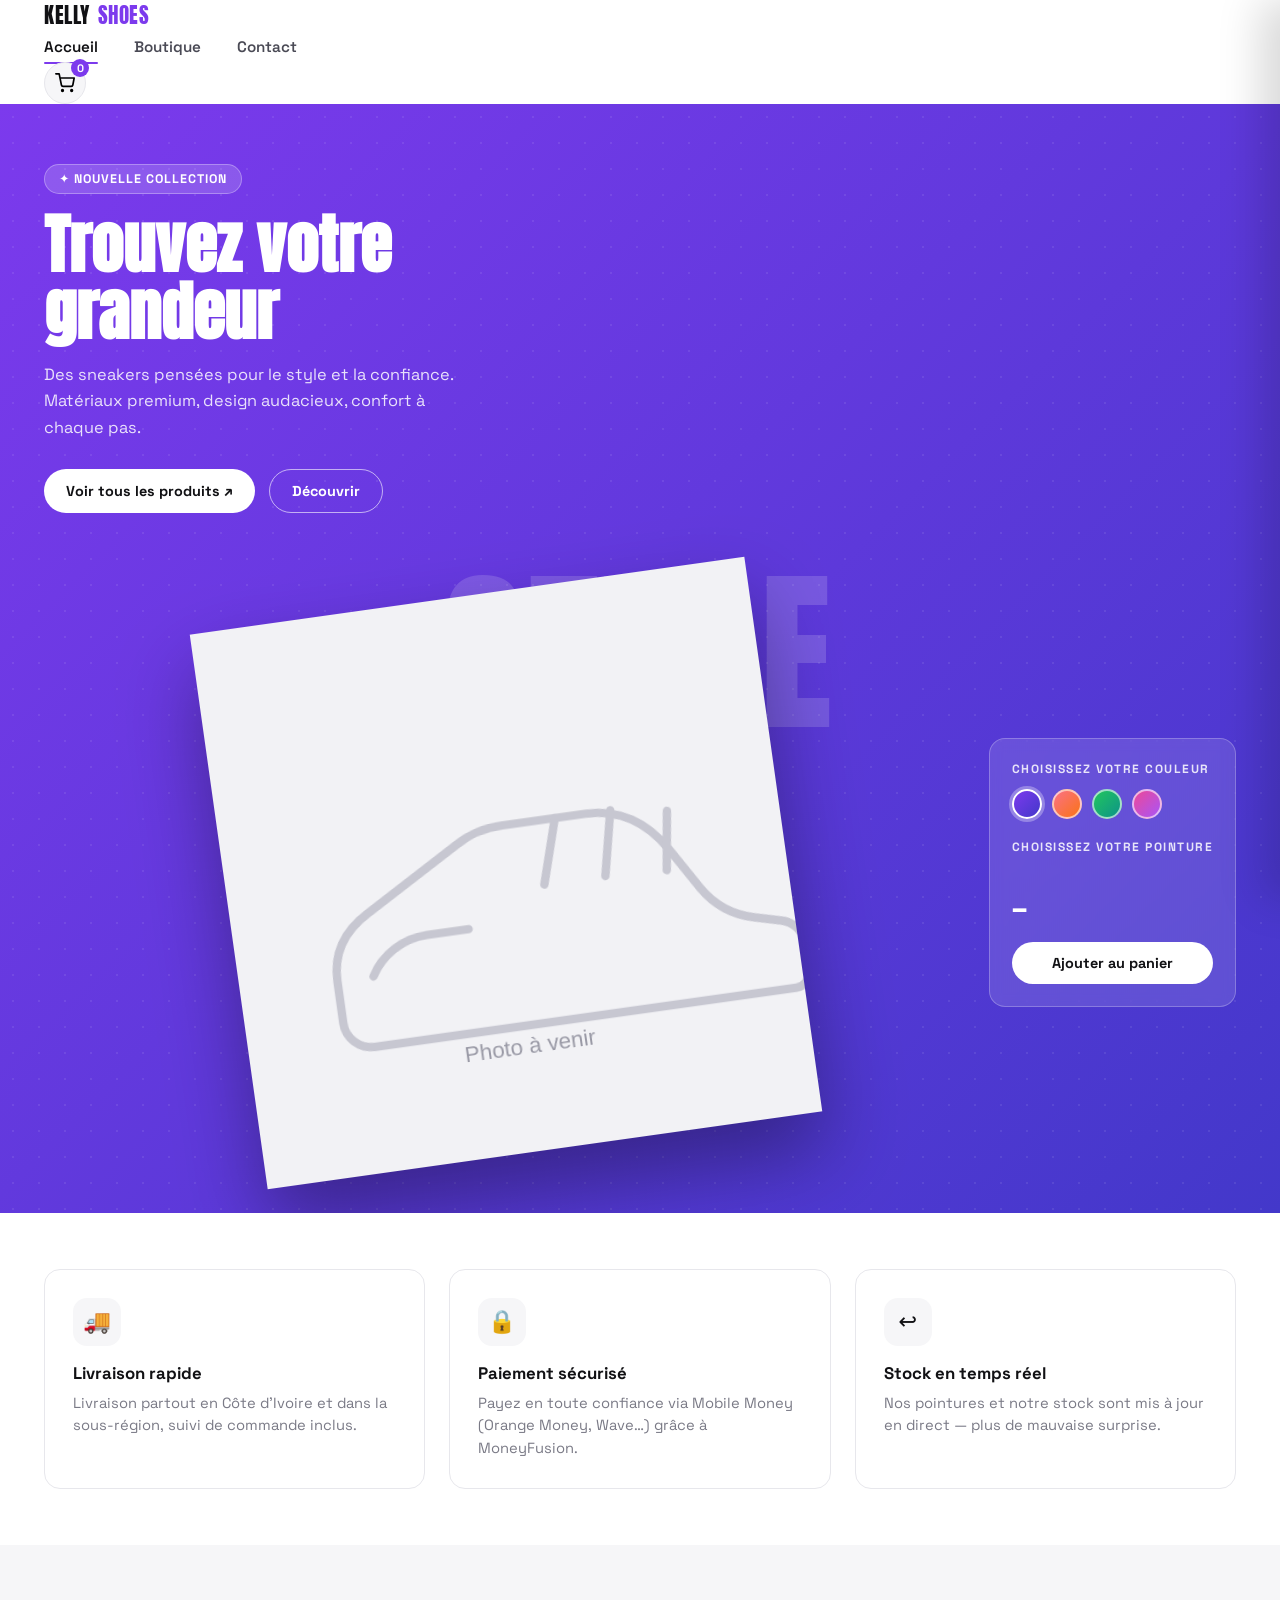
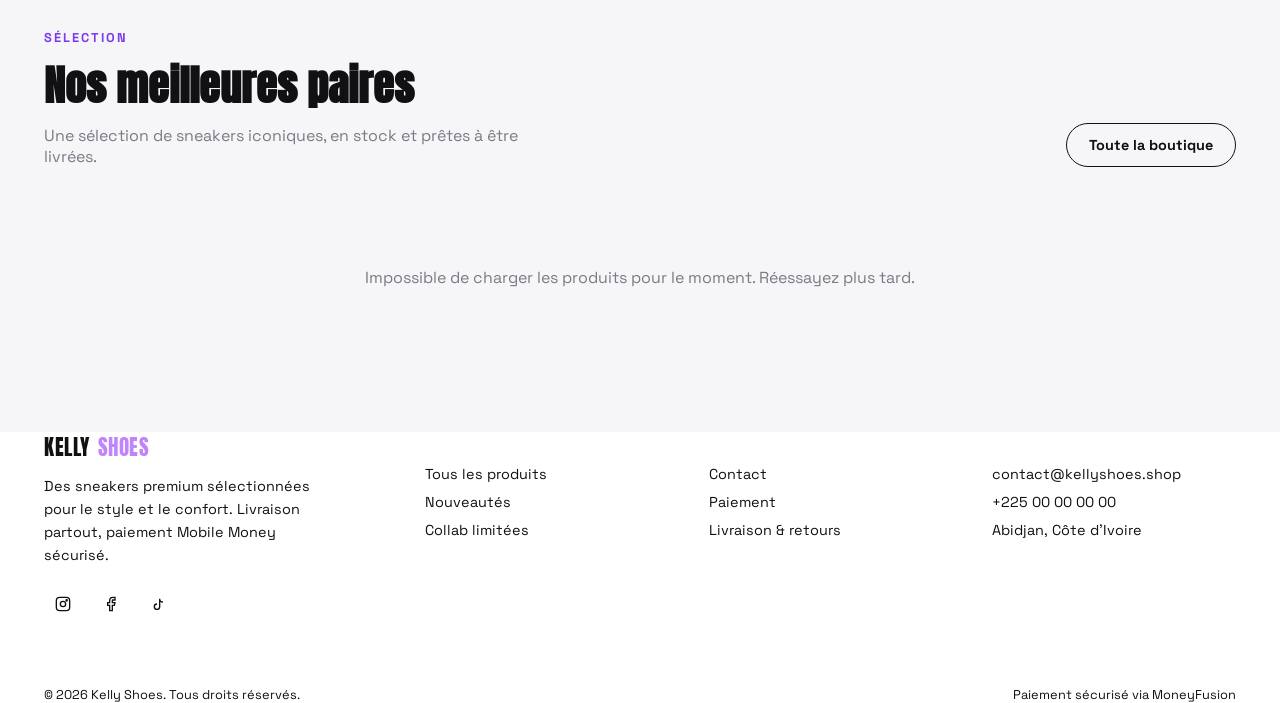
==== index.html @ b24b18ad "Ajout du site e-commerce Kelly Shoes (accueil, boutique, paiement) - Page d'accueil avec hero dynami" ====
<!DOCTYPE html>
<html lang="fr">
<head>
<meta charset="UTF-8"/>
<meta name="viewport" content="width=device-width, initial-scale=1.0"/>
<title>Kelly Shoes — Sneakers premium, livrées chez vous</title>
<meta name="description" content="Découvrez notre sélection de sneakers premium : Adidas, Jordan, Nike, Timberland. Pointures 41, 44, 45. Paiement Mobile Money sécurisé via MoneyFusion."/>
<link rel="icon" href="data:,">
<link rel="stylesheet" href="css/style.css"/>
</head>
<body>

<div id="header-root"></div>
<div class="mobile-nav" id="mobile-nav"></div>
<div id="cart-root"></div>

<!-- ============ HERO ============ -->
<section class="hero" id="hero">
  <span class="hero-word" id="hero-word">STYLE</span>
  <div class="hero-inner">
    <div class="hero-top">
      <div>
        <span class="hero-eyebrow">✦ Nouvelle collection</span>
        <h1 class="hero-title" id="hero-product-name">Trouvez votre grandeur</h1>
        <p class="hero-text">Des sneakers pensées pour le style et la confiance. Matériaux premium, design audacieux, confort à chaque pas.</p>
        <div class="hero-cta-row">
          <a href="boutique.html" class="btn btn-light">Voir tous les produits ↗</a>
          <a href="#featured" class="btn btn-outline" style="border-color:rgba(255,255,255,0.6);color:#fff;">Découvrir</a>
        </div>
      </div>
    </div>

    <div class="hero-product">
      <div class="hero-shoe-wrap">
        <img id="hero-shoe-img" src="images/products/placeholder.svg" alt="Sneaker vedette"/>
      </div>
      <div class="hero-side-panel">
        <h4>Choisissez votre couleur</h4>
        <div class="swatches" id="hero-swatches"></div>
        <h4>Choisissez votre pointure</h4>
        <div class="size-pills" id="hero-sizes"></div>
        <div class="hero-price" id="hero-product-price">—</div>
        <button class="btn btn-light btn-block" id="hero-add-btn">Ajouter au panier</button>
      </div>
    </div>
  </div>
</section>

<!-- ============ FEATURES ============ -->
<section class="section section-tight" id="faq">
  <div class="container">
    <div class="features-grid">
      <div class="feature-card">
        <div class="feature-icon">🚚</div>
        <h3>Livraison rapide</h3>
        <p>Livraison partout en Côte d'Ivoire et dans la sous-région, suivi de commande inclus.</p>
      </div>
      <div class="feature-card">
        <div class="feature-icon">🔒</div>
        <h3>Paiement sécurisé</h3>
        <p>Payez en toute confiance via Mobile Money (Orange Money, Wave…) grâce à MoneyFusion.</p>
      </div>
      <div class="feature-card">
        <div class="feature-icon">↩️</div>
        <h3>Stock en temps réel</h3>
        <p>Nos pointures et notre stock sont mis à jour en direct — plus de mauvaise surprise.</p>
      </div>
    </div>
  </div>
</section>

<!-- ============ FEATURED PRODUCTS ============ -->
<section class="section section-alt" id="featured">
  <div class="container">
    <div class="section-head">
      <div>
        <div class="section-eyebrow">Sélection</div>
        <h2 class="section-title">Nos meilleures paires</h2>
        <p class="section-sub">Une sélection de sneakers iconiques, en stock et prêtes à être livrées.</p>
      </div>
      <a href="boutique.html" class="btn btn-outline">Toute la boutique</a>
    </div>
    <div class="product-grid" id="featured-grid"></div>
  </div>
</section>

<div id="footer-root"></div>

<script src="js/config.js"></script>
<script src="js/supabase.js"></script>
<script src="js/cart.js"></script>
<script src="js/partials.js"></script>
<script src="js/products.js"></script>
<script src="js/hero.js"></script>
<script>
  window.SiteChrome.mount('home');
  window.ProductUI.mountGrid('featured-grid', { limit: 4 });
</script>
</body>
</html>
---- css/style.css ----
/* ============================================================
   KELLY SHOES — feuille de style principale
   ============================================================ */
@import url('https://fonts.googleapis.com/css2?family=Anton&family=Space+Grotesk:wght@400;500;600;700&display=swap');

:root {
  --ink: #111114;
  --ink-soft: #4a4a55;
  --muted: #7a7a86;
  --paper: #ffffff;
  --paper-alt: #f6f6f8;
  --line: #e7e7ec;
  --accent: #7c3aed;
  --accent-2: #ec4899;
  --success: #16a34a;
  --danger: #e11d48;
  --radius: 16px;
  --radius-sm: 10px;
  --shadow: 0 10px 30px rgba(17, 17, 20, 0.08);
  --font-body: 'Space Grotesk', system-ui, sans-serif;
  --font-display: 'Anton', 'Space Grotesk', sans-serif;
  --header-h: 76px;
}

* , *::before, *::after { box-sizing: border-box; margin: 0; padding: 0; }

html { scroll-behavior: smooth; }

body {
  font-family: var(--font-body);
  color: var(--ink);
  background: var(--paper);
  -webkit-font-smoothing: antialiased;
  overflow-x: hidden;
}

img { max-width: 100%; display: block; }
a { color: inherit; text-decoration: none; }
button { font-family: inherit; cursor: pointer; }
ul { list-style: none; }

.container {
  width: 100%;
  max-width: 1240px;
  margin: 0 auto;
  padding: 0 24px;
}

/* ── HEADER ── */
.site-header {
  position: sticky; top: 0; z-index: 100;
  height: var(--header-h);
  display: flex; align-items: center;
  background: rgba(255,255,255,0.85);
  backdrop-filter: blur(10px);
  border-bottom: 1px solid var(--line);
}
.site-header .container {
  display: flex; align-items: center; justify-content: space-between;
  gap: 24px;
}
.logo {
  font-family: var(--font-display);
  font-size: 1.3rem;
  letter-spacing: 0.5px;
  display: flex; align-items: center; gap: 8px;
}
.logo .dot { color: var(--accent); }

.nav-links {
  display: flex; align-items: center; gap: 36px;
  font-weight: 600; font-size: 0.95rem;
}
.nav-links a {
  position: relative; padding: 6px 0; color: var(--ink-soft);
  transition: color .2s;
}
.nav-links a:hover, .nav-links a.active { color: var(--ink); }
.nav-links a.active::after {
  content: ''; position: absolute; left: 0; right: 0; bottom: -2px;
  height: 2px; background: var(--accent); border-radius: 2px;
}

.header-actions { display: flex; align-items: center; gap: 14px; }

.btn {
  display: inline-flex; align-items: center; justify-content: center; gap: 8px;
  padding: 12px 22px;
  border-radius: 999px;
  font-weight: 700; font-size: 0.9rem;
  border: none;
  transition: transform .15s ease, box-shadow .2s ease, filter .2s ease;
  white-space: nowrap;
}
.btn:active { transform: scale(0.97); }
.btn-primary {
  background: var(--ink); color: #fff;
}
.btn-primary:hover { filter: brightness(1.15); box-shadow: var(--shadow); }
.btn-outline {
  background: transparent; color: var(--ink); border: 1.5px solid var(--ink);
}
.btn-outline:hover { background: var(--ink); color: #fff; }
.btn-light {
  background: #fff; color: var(--ink);
}
.btn-light:hover { box-shadow: var(--shadow); transform: translateY(-2px); }
.btn-block { width: 100%; }
.btn:disabled { opacity: 0.55; cursor: not-allowed; transform: none; }

.icon-btn {
  position: relative;
  width: 42px; height: 42px;
  display: flex; align-items: center; justify-content: center;
  border-radius: 50%;
  background: var(--paper-alt);
  border: 1px solid var(--line);
  transition: background .2s;
}
.icon-btn:hover { background: var(--line); }
.icon-btn svg { width: 20px; height: 20px; }
.cart-badge {
  position: absolute; top: -4px; right: -4px;
  background: var(--accent); color: #fff;
  font-size: 0.68rem; font-weight: 700;
  min-width: 18px; height: 18px; border-radius: 50%;
  display: flex; align-items: center; justify-content: center;
  padding: 0 4px;
}

.burger {
  display: none;
  width: 42px; height: 42px;
  border-radius: 50%;
  border: 1px solid var(--line);
  background: var(--paper-alt);
  align-items: center; justify-content: center;
  flex-direction: column; gap: 4px;
}
.burger span { width: 18px; height: 2px; background: var(--ink); border-radius: 2px; }

/* ── MOBILE NAV ── */
.mobile-nav {
  position: fixed; inset: var(--header-h) 0 0 0;
  background: #fff;
  z-index: 90;
  padding: 24px;
  display: none;
  flex-direction: column; gap: 4px;
  transform: translateY(-8px);
  opacity: 0;
  pointer-events: none;
  transition: opacity .2s ease, transform .2s ease;
}
.mobile-nav.open {
  display: flex; opacity: 1; transform: translateY(0); pointer-events: auto;
}
.mobile-nav a {
  padding: 16px 4px; font-size: 1.15rem; font-weight: 700;
  border-bottom: 1px solid var(--line);
}
.mobile-nav .btn { margin-top: 20px; }

/* ============================================================
   HERO
   ============================================================ */
.hero {
  position: relative;
  min-height: 640px;
  display: flex; align-items: center;
  overflow: hidden;
  background: linear-gradient(135deg, var(--h1, #7c3aed), var(--h2, #4338ca));
  transition: background 0.6s ease;
  color: #fff;
}
.hero::before {
  content: '';
  position: absolute; inset: 0;
  background-image: radial-gradient(rgba(255,255,255,0.16) 1px, transparent 1px);
  background-size: 26px 26px;
  opacity: 0.5;
}
.hero-inner {
  position: relative; z-index: 2;
  width: 100%; max-width: 1240px; margin: 0 auto;
  padding: 60px 24px 40px;
  display: grid;
  grid-template-columns: 1fr;
  align-items: center;
}
.hero-word {
  position: absolute;
  left: 50%; top: 50%;
  transform: translate(-50%, -52%);
  font-family: var(--font-display);
  font-size: clamp(4.5rem, 16vw, 11rem);
  color: rgba(255,255,255,0.16);
  letter-spacing: 4px;
  white-space: nowrap;
  z-index: 1;
  user-select: none;
  transition: color .6s ease;
}
.hero-top {
  display: flex; justify-content: space-between; align-items: flex-start;
  position: relative; z-index: 3;
  margin-bottom: 30px;
}
.hero-eyebrow {
  display: inline-flex; align-items: center; gap: 8px;
  background: rgba(255,255,255,0.16);
  border: 1px solid rgba(255,255,255,0.3);
  padding: 6px 14px; border-radius: 999px;
  font-size: 0.78rem; font-weight: 700; letter-spacing: 1px;
  text-transform: uppercase;
  margin-bottom: 18px;
}
.hero-title {
  font-family: var(--font-display);
  font-size: clamp(2.3rem, 5.2vw, 4rem);
  line-height: 1.05;
  max-width: 560px;
  margin-bottom: 16px;
}
.hero-text {
  max-width: 420px;
  color: rgba(255,255,255,0.85);
  font-size: 1.02rem; line-height: 1.6;
  margin-bottom: 28px;
}
.hero-cta-row { display: flex; gap: 14px; flex-wrap: wrap; margin-bottom: 30px; }

.hero-product {
  position: relative; z-index: 3;
  display: grid;
  grid-template-columns: 1fr auto;
  align-items: center;
  gap: 20px;
}
.hero-shoe-wrap {
  position: relative;
  display: flex; align-items: center; justify-content: center;
  padding: 20px 0;
}
.hero-shoe-wrap img {
  width: min(560px, 90vw);
  transform: rotate(-8deg);
  filter: drop-shadow(0 40px 40px rgba(0,0,0,0.35));
  transition: transform .4s ease;
}
.hero-shoe-wrap:hover img { transform: rotate(-4deg) scale(1.02); }

.hero-side-panel {
  position: relative; z-index: 3;
  background: rgba(255,255,255,0.12);
  border: 1px solid rgba(255,255,255,0.25);
  border-radius: var(--radius);
  padding: 22px;
  backdrop-filter: blur(6px);
  min-width: 220px;
  justify-self: end;
  align-self: center;
}
.hero-side-panel h4 {
  font-size: 0.75rem; text-transform: uppercase; letter-spacing: 1.5px;
  opacity: 0.85; margin-bottom: 12px;
}
.swatches { display: flex; gap: 10px; margin-bottom: 20px; }
.swatch {
  width: 30px; height: 30px; border-radius: 50%;
  border: 2px solid rgba(255,255,255,0.6);
  cursor: pointer;
  transition: transform .15s ease, border-color .15s ease;
}
.swatch:hover { transform: scale(1.12); }
.swatch.active { border-color: #fff; box-shadow: 0 0 0 3px rgba(255,255,255,0.3); }

.size-pills { display: flex; gap: 8px; margin-bottom: 20px; flex-wrap: wrap; }
.size-pill {
  min-width: 44px; height: 44px; padding: 0 10px;
  border-radius: 50%;
  border: 1.5px solid rgba(255,255,255,0.5);
  background: transparent; color: #fff;
  font-weight: 700; font-size: 0.9rem;
  display: flex; align-items: center; justify-content: center;
  transition: background .15s ease, color .15s ease, opacity .15s ease;
}
.size-pill:hover:not(:disabled) { background: #fff; color: var(--ink); }
.size-pill.selected { background: #fff; color: var(--ink); }
.size-pill:disabled { opacity: 0.35; cursor: not-allowed; text-decoration: line-through; }

.hero-price {
  font-family: var(--font-display);
  font-size: 1.7rem;
  margin-bottom: 14px;
}
.hero-price .old {
  font-family: var(--font-body);
  font-size: 0.95rem; opacity: 0.6; text-decoration: line-through;
  margin-left: 8px; font-weight: 500;
}

/* ============================================================
   SECTIONS
   ============================================================ */
.section { padding: 84px 0; }
.section-tight { padding: 56px 0; }
.section-alt { background: var(--paper-alt); }

.section-head {
  display: flex; align-items: flex-end; justify-content: space-between;
  gap: 20px; margin-bottom: 40px; flex-wrap: wrap;
}
.section-eyebrow {
  font-size: 0.8rem; font-weight: 700; letter-spacing: 2px;
  text-transform: uppercase; color: var(--accent); margin-bottom: 8px;
}
.section-title {
  font-family: var(--font-display);
  font-size: clamp(1.8rem, 3.4vw, 2.6rem);
}
.section-sub { color: var(--muted); max-width: 480px; margin-top: 8px; }

/* ── FEATURES ── */
.features-grid {
  display: grid; grid-template-columns: repeat(3, 1fr); gap: 24px;
}
.feature-card {
  background: var(--paper);
  border: 1px solid var(--line);
  border-radius: var(--radius);
  padding: 28px;
}
.feature-icon {
  width: 48px; height: 48px; border-radius: 14px;
  background: var(--paper-alt);
  display: flex; align-items: center; justify-content: center;
  margin-bottom: 16px; font-size: 1.4rem;
}
.feature-card h3 { font-size: 1.05rem; margin-bottom: 8px; }
.feature-card p { color: var(--muted); font-size: 0.92rem; line-height: 1.55; }

/* ── PRODUCT GRID / CARDS ── */
.product-grid {
  display: grid;
  grid-template-columns: repeat(4, 1fr);
  gap: 22px;
}
.product-card {
  background: var(--paper);
  border: 1px solid var(--line);
  border-radius: var(--radius);
  overflow: hidden;
  display: flex; flex-direction: column;
  transition: box-shadow .2s ease, transform .2s ease;
}
.product-card:hover { box-shadow: var(--shadow); transform: translateY(-4px); }
.product-media {
  position: relative;
  aspect-ratio: 1 / 1;
  background: var(--paper-alt);
  display: flex; align-items: center; justify-content: center;
  overflow: hidden;
}
.product-media img {
  width: 88%; transition: transform .3s ease;
}
.product-card:hover .product-media img { transform: scale(1.06) rotate(-3deg); }
.product-tag {
  position: absolute; top: 12px; left: 12px;
  background: var(--ink); color: #fff;
  font-size: 0.68rem; font-weight: 700; letter-spacing: 0.5px;
  padding: 5px 10px; border-radius: 999px; text-transform: uppercase;
}
.product-tag.out {
  background: var(--danger);
}
.product-body { padding: 18px 18px 20px; display: flex; flex-direction: column; gap: 10px; flex: 1; }
.product-brand { font-size: 0.72rem; font-weight: 700; letter-spacing: 1px; text-transform: uppercase; color: var(--muted); }
.product-name { font-size: 1.02rem; font-weight: 700; }
.product-price { font-family: var(--font-display); font-size: 1.15rem; margin-top: auto; }

.product-sizes { display: flex; gap: 6px; flex-wrap: wrap; }
.mini-size {
  min-width: 36px; height: 36px; padding: 0 6px;
  border-radius: 50%; border: 1.5px solid var(--line);
  background: #fff; font-weight: 700; font-size: 0.8rem;
  display: flex; align-items: center; justify-content: center;
  transition: border-color .15s ease, background .15s ease, color .15s ease;
}
.mini-size:hover:not(:disabled) { border-color: var(--ink); }
.mini-size.selected { background: var(--ink); color: #fff; border-color: var(--ink); }
.mini-size:disabled { opacity: 0.3; text-decoration: line-through; cursor: not-allowed; }

.product-add {
  margin-top: 4px;
}

.state-msg {
  text-align: center; padding: 60px 20px; color: var(--muted);
  grid-column: 1 / -1;
}

/* ── BOUTIQUE FILTERS ── */
.filters-bar {
  display: flex; gap: 10px; flex-wrap: wrap; margin-bottom: 32px;
}
.filter-chip {
  padding: 10px 18px; border-radius: 999px;
  border: 1.5px solid var(--line); background: #fff;
  font-weight: 600; font-size: 0.88rem; color: var(--ink-soft);
  transition: all .15s ease;
}
.filter-chip:hover { border-color: var(--ink); color: var(--ink); }
.filter-chip.active { background: var(--ink); color: #fff; border-color: var(--ink); }

.boutique-hero {
  padding: 56px 0 20px;
  text-align: center;
}
.boutique-hero h1 { font-family: var(--font-display); font-size: clamp(2rem, 5vw, 3.2rem); }
.boutique-hero p { color: var(--muted); max-width: 520px; margin: 12px auto 0; }

/* ============================================================
   CART DRAWER
   ============================================================ */
.cart-overlay {
  position: fixed; inset: 0; background: rgba(15,15,20,0.45);
  z-index: 200; opacity: 0; pointer-events: none; transition: opacity .25s ease;
}
.cart-overlay.open { opacity: 1; pointer-events: auto; }

.cart-drawer {
  position: fixed; top: 0; right: 0; bottom: 0;
  width: min(420px, 92vw);
  background: #fff;
  z-index: 201;
  transform: translateX(100%);
  transition: transform .3s ease;
  display: flex; flex-direction: column;
  box-shadow: -20px 0 40px rgba(0,0,0,0.15);
}
.cart-drawer.open { transform: translateX(0); }
.cart-head {
  display: flex; align-items: center; justify-content: space-between;
  padding: 22px 24px; border-bottom: 1px solid var(--line);
}
.cart-head h3 { font-family: var(--font-display); font-size: 1.2rem; }
.cart-close {
  width: 36px; height: 36px; border-radius: 50%;
  border: 1px solid var(--line); background: var(--paper-alt);
  display: flex; align-items: center; justify-content: center; font-size: 1.1rem;
}
.cart-body { flex: 1; overflow-y: auto; padding: 16px 24px; }
#cart-empty { text-align: center; color: var(--muted); padding: 60px 10px; }

.cart-row {
  display: grid; grid-template-columns: 64px 1fr auto;
  gap: 14px; padding: 16px 0; border-bottom: 1px solid var(--line);
  align-items: center;
}
.cart-row img {
  width: 64px; height: 64px; object-fit: contain;
  background: var(--paper-alt); border-radius: 10px; padding: 6px;
}
.cart-row-name { font-weight: 700; font-size: 0.92rem; }
.cart-row-meta { font-size: 0.78rem; color: var(--muted); margin: 3px 0 8px; }
.cart-row-qty { display: flex; align-items: center; gap: 10px; }
.cart-row-qty button {
  width: 24px; height: 24px; border-radius: 50%; border: 1px solid var(--line);
  background: #fff; font-weight: 700;
}
.cart-row-right { text-align: right; display: flex; flex-direction: column; align-items: flex-end; gap: 8px; }
.cart-row-price { font-weight: 700; font-size: 0.9rem; }
.cart-row-remove { font-size: 0.75rem; color: var(--danger); font-weight: 600; background: none; border: none; }

.cart-foot { padding: 20px 24px 26px; border-top: 1px solid var(--line); }
.cart-total-row {
  display: flex; justify-content: space-between; align-items: center;
  font-weight: 700; margin-bottom: 16px; font-size: 1.05rem;
}
#cart-total { font-family: var(--font-display); }

/* ============================================================
   CHECKOUT
   ============================================================ */
.checkout-grid {
  display: grid; grid-template-columns: 1.2fr 0.9fr; gap: 40px;
  align-items: start;
}
.checkout-card {
  background: #fff; border: 1px solid var(--line); border-radius: var(--radius);
  padding: 30px;
}
.checkout-card h2 { font-family: var(--font-display); font-size: 1.3rem; margin-bottom: 22px; }
.form-row { margin-bottom: 18px; }
.form-row label {
  display: block; font-size: 0.8rem; font-weight: 700; letter-spacing: 0.5px;
  text-transform: uppercase; color: var(--ink-soft); margin-bottom: 8px;
}
.form-row input, .form-row select, .form-row textarea {
  width: 100%; padding: 13px 16px; border-radius: var(--radius-sm);
  border: 1.5px solid var(--line); font-family: inherit; font-size: 0.98rem;
  outline: none; transition: border-color .15s ease;
  background: #fff; color: var(--ink);
}
.form-row input:focus, .form-row select:focus, .form-row textarea:focus { border-color: var(--ink); }
.form-grid-2 { display: grid; grid-template-columns: 1fr 1fr; gap: 16px; }

.order-summary {
  background: var(--paper-alt); border-radius: var(--radius); padding: 26px;
  position: sticky; top: calc(var(--header-h) + 20px);
}
.order-summary h3 { font-family: var(--font-display); font-size: 1.15rem; margin-bottom: 18px; }
.summary-line {
  display: flex; justify-content: space-between; padding: 10px 0;
  border-bottom: 1px dashed var(--line); font-size: 0.92rem;
}
.summary-total {
  display: flex; justify-content: space-between; padding-top: 16px;
  font-weight: 700; font-size: 1.15rem;
}
.secure-note {
  display: flex; align-items: center; gap: 8px; margin-top: 18px;
  font-size: 0.8rem; color: var(--muted);
}
.checkout-error {
  display: none; background: rgba(225,29,72,0.08); border: 1px solid rgba(225,29,72,0.3);
  color: var(--danger); padding: 12px 16px; border-radius: var(--radius-sm);
  font-size: 0.88rem; font-weight: 600; margin-top: 14px;
}
.checkout-error.show { display: block; }

/* ============================================================
   SUCCESS PAGE
   ============================================================ */
.success-wrap {
  min-height: 70vh; display: flex; align-items: center; justify-content: center;
  text-align: center; padding: 60px 24px;
}
.success-icon {
  width: 84px; height: 84px; border-radius: 50%;
  background: rgba(22,163,74,0.1); color: var(--success);
  display: flex; align-items: center; justify-content: center;
  font-size: 2.4rem; margin: 0 auto 24px;
}
.success-wrap h1 { font-family: var(--font-display); font-size: 2rem; margin-bottom: 12px; }
.success-wrap p { color: var(--muted); max-width: 440px; margin: 0 auto 26px; }

/* ============================================================
   FOOTER
   ============================================================ */
.site-footer {
  background: var(--ink); color: rgba(255,255,255,0.75);
  padding: 60px 0 26px;
}
.footer-grid {
  display: grid; grid-template-columns: 1.4fr 1fr 1fr 1fr; gap: 40px;
  margin-bottom: 40px;
}
.footer-grid h4 { color: #fff; font-size: 0.85rem; letter-spacing: 1px; text-transform: uppercase; margin-bottom: 16px; }
.footer-grid ul li { margin-bottom: 10px; font-size: 0.9rem; }
.footer-grid ul li a:hover { color: #fff; }
.footer-brand p { margin-top: 12px; font-size: 0.9rem; max-width: 280px; line-height: 1.6; }
.footer-socials { display: flex; gap: 10px; margin-top: 18px; }
.footer-socials a {
  width: 38px; height: 38px; border-radius: 50%;
  border: 1px solid rgba(255,255,255,0.2);
  display: flex; align-items: center; justify-content: center;
}
.footer-socials a:hover { background: rgba(255,255,255,0.1); }
.footer-bottom {
  border-top: 1px solid rgba(255,255,255,0.12);
  padding-top: 22px; display: flex; justify-content: space-between;
  font-size: 0.8rem; flex-wrap: wrap; gap: 10px;
}

/* ============================================================
   RESPONSIVE
   ============================================================ */
@media (max-width: 1080px) {
  .product-grid { grid-template-columns: repeat(3, 1fr); }
  .footer-grid { grid-template-columns: 1.2fr 1fr 1fr; }
}

@media (max-width: 900px) {
  .hero-product { grid-template-columns: 1fr; }
  .hero-side-panel { justify-self: stretch; }
  .checkout-grid { grid-template-columns: 1fr; }
  .order-summary { position: static; }
  .features-grid { grid-template-columns: 1fr 1fr; }
}

@media (max-width: 768px) {
  .nav-links { display: none; }
  .burger { display: flex; }
  .product-grid { grid-template-columns: repeat(2, 1fr); gap: 14px; }
  .section { padding: 56px 0; }
  .hero { min-height: 560px; }
  .hero-word { display: none; }
  .footer-grid { grid-template-columns: 1fr 1fr; gap: 28px; }
  .form-grid-2 { grid-template-columns: 1fr; }
}

@media (max-width: 520px) {
  .container { padding: 0 16px; }
  .product-grid { grid-template-columns: 1fr 1fr; gap: 10px; }
  .product-body { padding: 12px; }
  .hero-cta-row .btn { flex: 1; }
  .features-grid { grid-template-columns: 1fr; }
  .footer-grid { grid-template-columns: 1fr; }
  .footer-bottom { flex-direction: column; text-align: center; }
  .hero-side-panel { padding: 16px; }
}
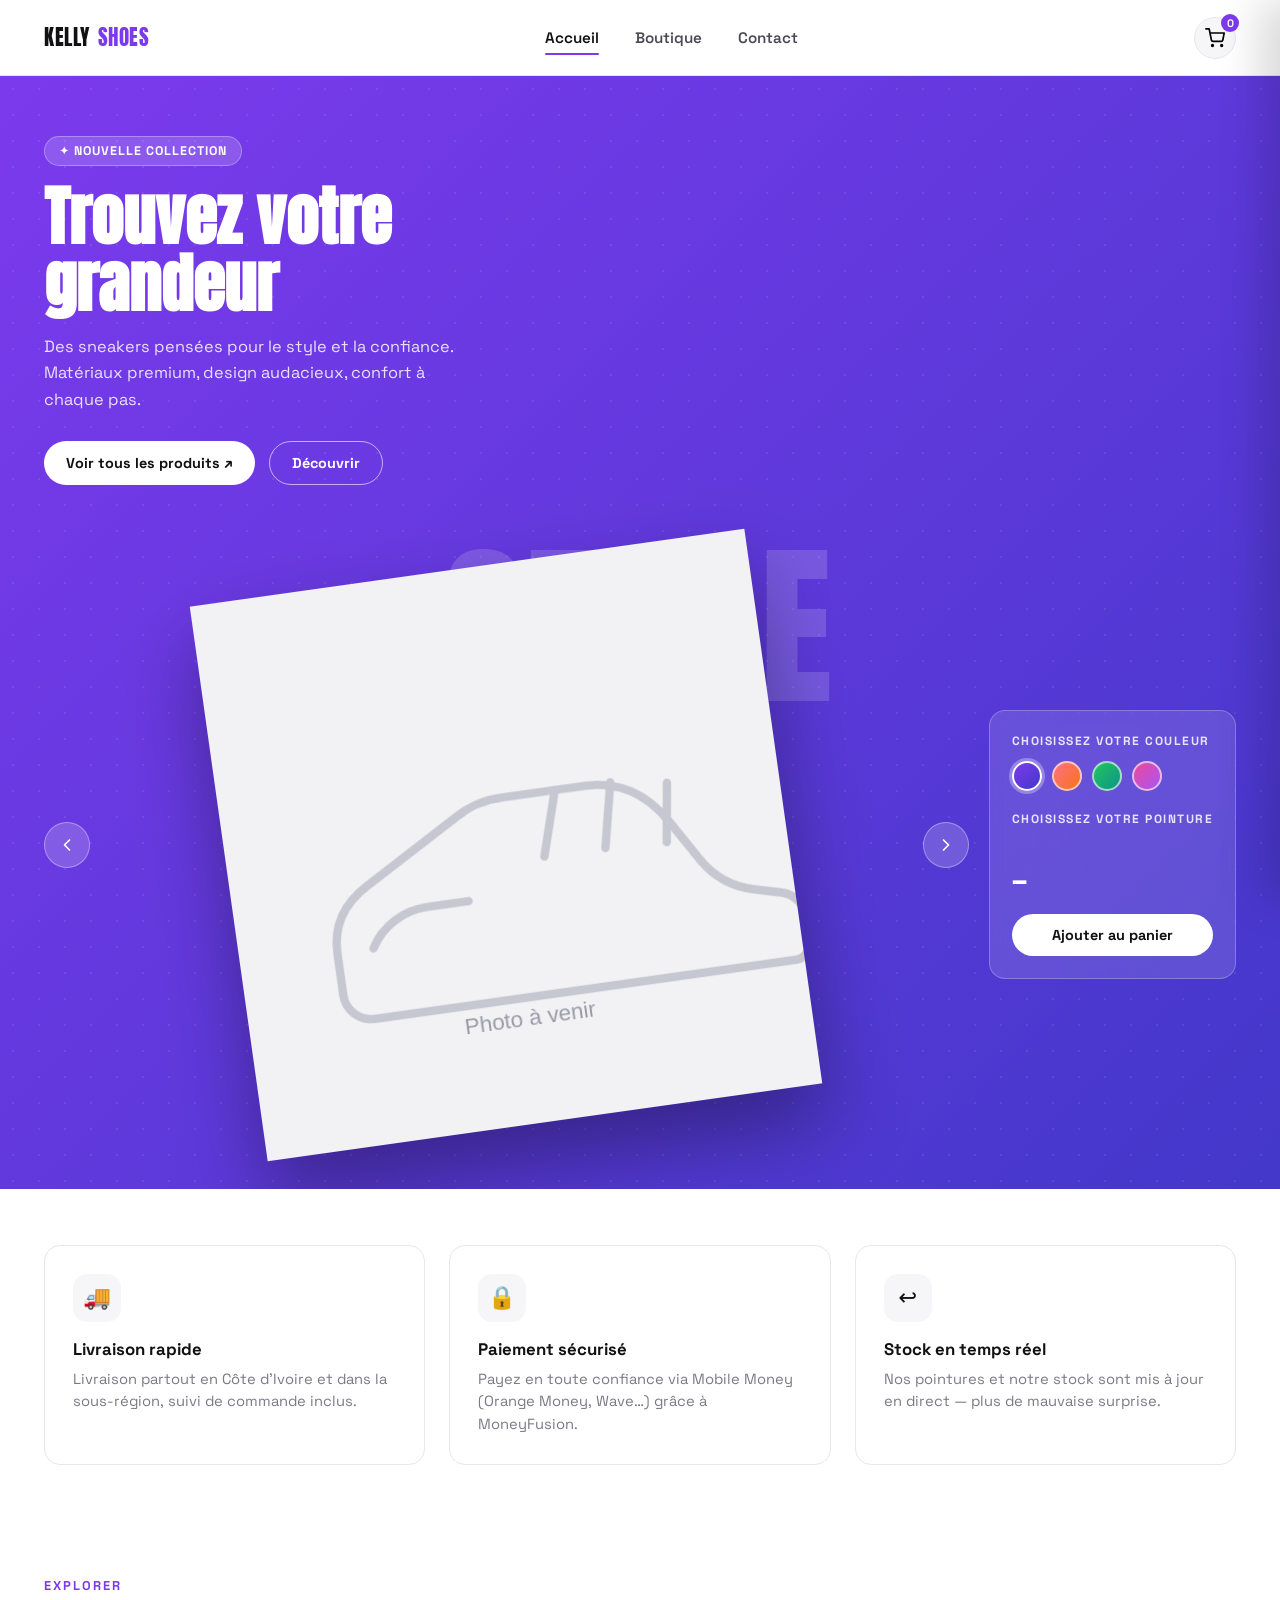
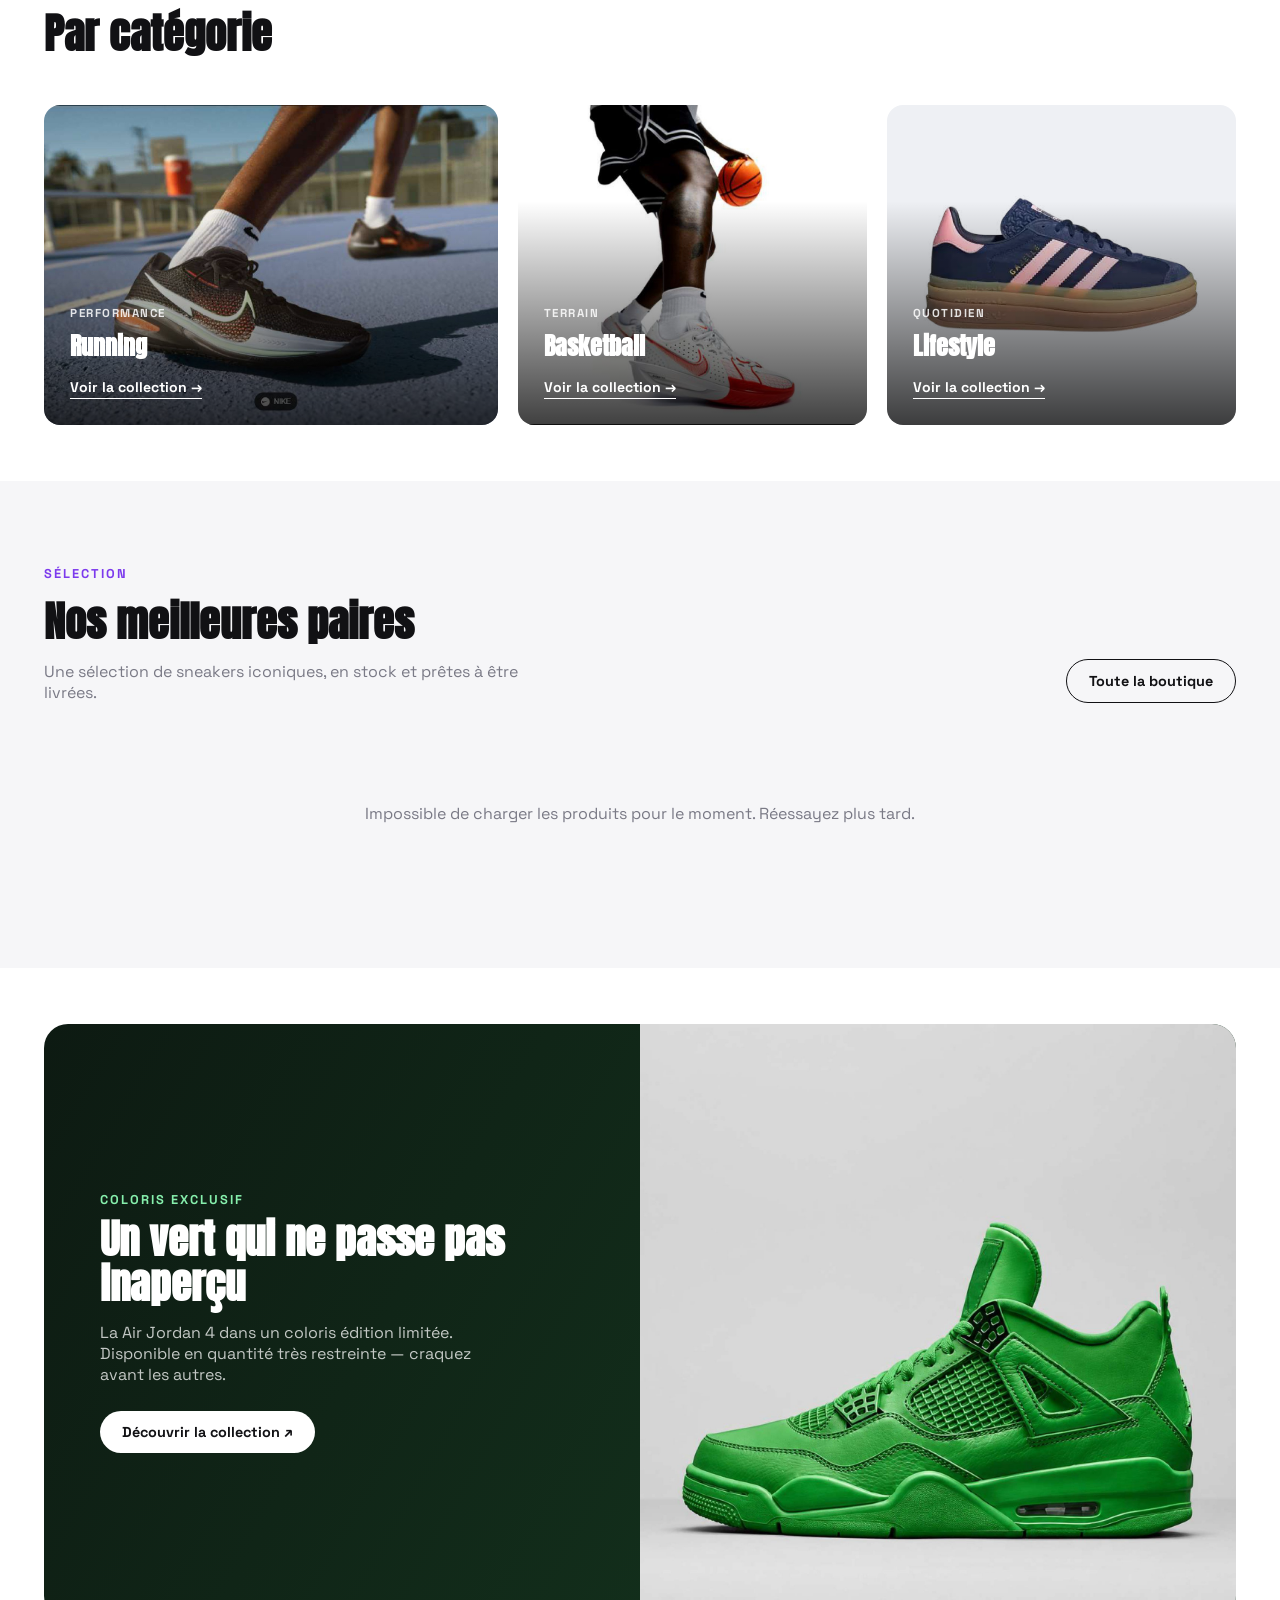
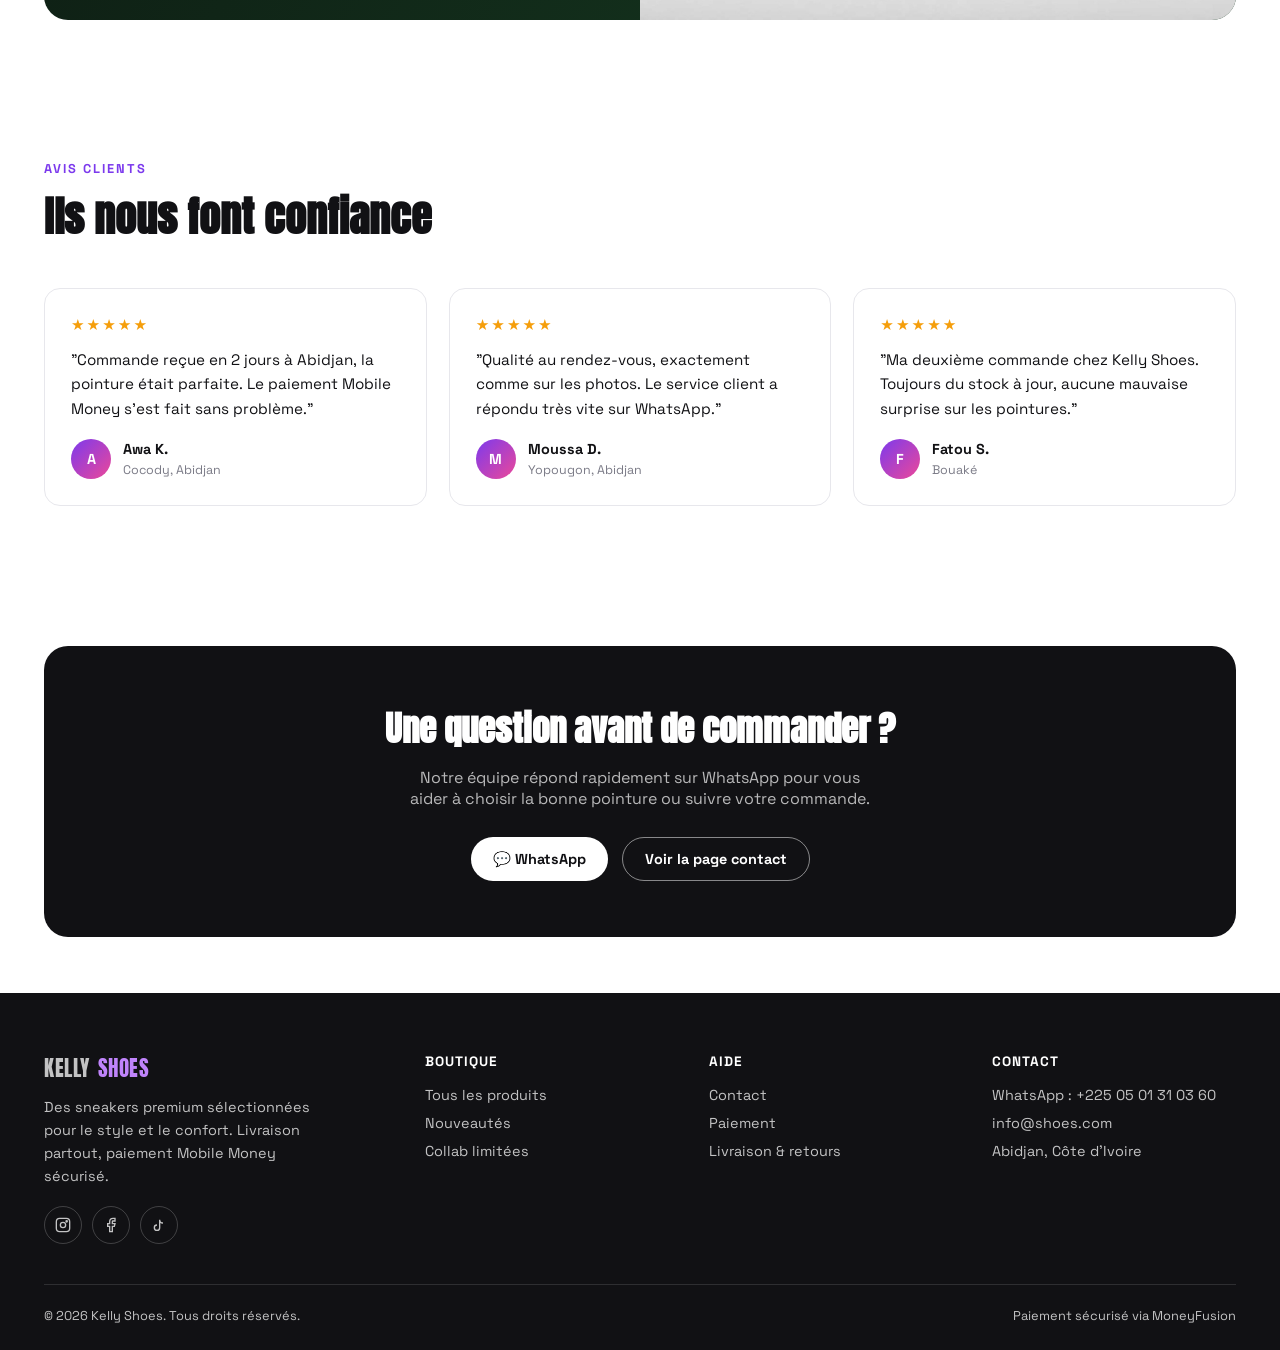
==== commit 42bc90be: "Page d'accueil enrichie, page Contact et carrousel héros - Fix critique : header/footer n'avaient pa" ====
--- a/index.html
+++ b/index.html
@@ -32,7 +32,13 @@
 
     <div class="hero-product">
       <div class="hero-shoe-wrap">
+        <button type="button" class="hero-arrow hero-arrow-prev" id="hero-prev" aria-label="Modèle précédent">
+          <svg viewBox="0 0 24 24" fill="none" stroke="currentColor" stroke-width="2" stroke-linecap="round" stroke-linejoin="round"><path d="M15 18l-6-6 6-6"/></svg>
+        </button>
         <img id="hero-shoe-img" src="images/products/placeholder.svg" alt="Sneaker vedette"/>
+        <button type="button" class="hero-arrow hero-arrow-next" id="hero-next" aria-label="Modèle suivant">
+          <svg viewBox="0 0 24 24" fill="none" stroke="currentColor" stroke-width="2" stroke-linecap="round" stroke-linejoin="round"><path d="M9 18l6-6-6-6"/></svg>
+        </button>
       </div>
       <div class="hero-side-panel">
         <h4>Choisissez votre couleur</h4>
@@ -43,6 +49,7 @@
         <button class="btn btn-light btn-block" id="hero-add-btn">Ajouter au panier</button>
       </div>
     </div>
+    <div class="hero-dots" id="hero-dots"></div>
   </div>
 </section>
 
@@ -69,6 +76,44 @@
   </div>
 </section>
 
+<!-- ============ CATEGORIES ============ -->
+<section class="section section-tight">
+  <div class="container">
+    <div class="section-head">
+      <div>
+        <div class="section-eyebrow">Explorer</div>
+        <h2 class="section-title">Par catégorie</h2>
+      </div>
+    </div>
+    <div class="category-grid">
+      <a class="category-tile" href="boutique.html">
+        <img src="images/banners/category-running.jpg" alt="Running"/>
+        <div class="category-tile-body">
+          <span class="category-tile-eyebrow">Performance</span>
+          <h3>Running</h3>
+          <span class="category-tile-link">Voir la collection →</span>
+        </div>
+      </a>
+      <a class="category-tile" href="boutique.html">
+        <img src="images/banners/category-basketball.jpg" alt="Basketball"/>
+        <div class="category-tile-body">
+          <span class="category-tile-eyebrow">Terrain</span>
+          <h3>Basketball</h3>
+          <span class="category-tile-link">Voir la collection →</span>
+        </div>
+      </a>
+      <a class="category-tile" href="boutique.html">
+        <img src="images/products/adidas-gazelle-bold.webp" alt="Lifestyle" style="object-fit:contain;background:#eef0f4;padding:20px;"/>
+        <div class="category-tile-body">
+          <span class="category-tile-eyebrow">Quotidien</span>
+          <h3>Lifestyle</h3>
+          <span class="category-tile-link">Voir la collection →</span>
+        </div>
+      </a>
+    </div>
+  </div>
+</section>
+
 <!-- ============ FEATURED PRODUCTS ============ -->
 <section class="section section-alt" id="featured">
   <div class="container">
@@ -81,6 +126,75 @@
       <a href="boutique.html" class="btn btn-outline">Toute la boutique</a>
     </div>
     <div class="product-grid" id="featured-grid"></div>
+  </div>
+</section>
+
+<!-- ============ PROMO BANNER ============ -->
+<section class="section-tight">
+  <div class="container">
+    <div class="promo-banner">
+      <div class="promo-banner-text">
+        <div class="section-eyebrow">Coloris exclusif</div>
+        <h2>Un vert qui ne passe pas inaperçu</h2>
+        <p>La Air Jordan 4 dans un coloris édition limitée. Disponible en quantité très restreinte — craquez avant les autres.</p>
+        <a href="boutique.html" class="btn btn-light">Découvrir la collection ↗</a>
+      </div>
+      <div class="promo-banner-media">
+        <img src="images/banners/promo-jordan4-green.jpg" alt="Air Jordan 4 coloris vert exclusif"/>
+      </div>
+    </div>
+  </div>
+</section>
+
+<!-- ============ TESTIMONIALS ============ -->
+<section class="section">
+  <div class="container">
+    <div class="section-head">
+      <div>
+        <div class="section-eyebrow">Avis clients</div>
+        <h2 class="section-title">Ils nous font confiance</h2>
+      </div>
+    </div>
+    <div class="testimonial-grid">
+      <div class="testimonial-card">
+        <div class="testimonial-stars">★★★★★</div>
+        <p>"Commande reçue en 2 jours à Abidjan, la pointure était parfaite. Le paiement Mobile Money s'est fait sans problème."</p>
+        <div class="testimonial-author">
+          <div class="testimonial-avatar">A</div>
+          <div><strong>Awa K.</strong><span>Cocody, Abidjan</span></div>
+        </div>
+      </div>
+      <div class="testimonial-card">
+        <div class="testimonial-stars">★★★★★</div>
+        <p>"Qualité au rendez-vous, exactement comme sur les photos. Le service client a répondu très vite sur WhatsApp."</p>
+        <div class="testimonial-author">
+          <div class="testimonial-avatar">M</div>
+          <div><strong>Moussa D.</strong><span>Yopougon, Abidjan</span></div>
+        </div>
+      </div>
+      <div class="testimonial-card">
+        <div class="testimonial-stars">★★★★★</div>
+        <p>"Ma deuxième commande chez Kelly Shoes. Toujours du stock à jour, aucune mauvaise surprise sur les pointures."</p>
+        <div class="testimonial-author">
+          <div class="testimonial-avatar">F</div>
+          <div><strong>Fatou S.</strong><span>Bouaké</span></div>
+        </div>
+      </div>
+    </div>
+  </div>
+</section>
+
+<!-- ============ CTA CONTACT ============ -->
+<section class="section-tight">
+  <div class="container">
+    <div class="cta-banner">
+      <h2>Une question avant de commander ?</h2>
+      <p>Notre équipe répond rapidement sur WhatsApp pour vous aider à choisir la bonne pointure ou suivre votre commande.</p>
+      <div class="cta-banner-row">
+        <a href="https://wa.me/2250501310360" target="_blank" rel="noopener" class="btn btn-light">💬 WhatsApp</a>
+        <a href="contact.html" class="btn btn-outline" style="border-color:rgba(255,255,255,0.5);color:#fff;">Voir la page contact</a>
+      </div>
+    </div>
   </div>
 </section>
 
--- a/css/style.css
+++ b/css/style.css
@@ -246,9 +246,32 @@
   width: min(560px, 90vw);
   transform: rotate(-8deg);
   filter: drop-shadow(0 40px 40px rgba(0,0,0,0.35));
-  transition: transform .4s ease;
+  transition: transform .3s ease, opacity .25s ease;
 }
 .hero-shoe-wrap:hover img { transform: rotate(-4deg) scale(1.02); }
+.hero-shoe-wrap img.swap { opacity: 0; transform: rotate(-8deg) scale(0.9); }
+
+.hero-arrow {
+  position: absolute; top: 50%; transform: translateY(-50%);
+  width: 46px; height: 46px; border-radius: 50%;
+  background: rgba(255,255,255,0.18);
+  border: 1px solid rgba(255,255,255,0.35);
+  color: #fff;
+  display: flex; align-items: center; justify-content: center;
+  z-index: 4; transition: background .2s ease, transform .2s ease;
+}
+.hero-arrow:hover { background: rgba(255,255,255,0.32); }
+.hero-arrow:active { transform: translateY(-50%) scale(0.92); }
+.hero-arrow svg { width: 20px; height: 20px; }
+.hero-arrow-prev { left: 0; }
+.hero-arrow-next { right: 0; }
+.hero-dots { display: flex; gap: 6px; justify-content: center; margin-top: 4px; }
+.hero-dots span {
+  width: 6px; height: 6px; border-radius: 50%;
+  background: rgba(255,255,255,0.35);
+  transition: background .2s ease, width .2s ease;
+}
+.hero-dots span.active { background: #fff; width: 18px; border-radius: 4px; }
 
 .hero-side-panel {
   position: relative; z-index: 3;
@@ -340,6 +363,96 @@
 .feature-card h3 { font-size: 1.05rem; margin-bottom: 8px; }
 .feature-card p { color: var(--muted); font-size: 0.92rem; line-height: 1.55; }
 
+/* ── CATEGORIES ── */
+.category-grid {
+  display: grid;
+  grid-template-columns: 1.3fr 1fr 1fr;
+  gap: 20px;
+}
+.category-tile {
+  position: relative;
+  border-radius: var(--radius);
+  overflow: hidden;
+  min-height: 320px;
+  display: flex; align-items: flex-end;
+  isolation: isolate;
+}
+.category-tile img {
+  position: absolute; inset: 0; z-index: -2;
+  width: 100%; height: 100%; object-fit: cover;
+  transition: transform .4s ease;
+}
+.category-tile::before {
+  content: '';
+  position: absolute; inset: 0; z-index: -1;
+  background: linear-gradient(180deg, rgba(0,0,0,0) 30%, rgba(0,0,0,0.75) 100%);
+}
+.category-tile:hover img { transform: scale(1.06); }
+.category-tile-body { padding: 26px; color: #fff; }
+.category-tile-eyebrow {
+  font-size: 0.72rem; font-weight: 700; letter-spacing: 1.5px; text-transform: uppercase;
+  opacity: 0.85;
+}
+.category-tile-body h3 { font-family: var(--font-display); font-size: 1.5rem; margin: 6px 0 12px; }
+.category-tile-link {
+  display: inline-flex; align-items: center; gap: 6px;
+  font-weight: 700; font-size: 0.88rem; border-bottom: 1.5px solid #fff; padding-bottom: 2px;
+}
+
+/* ── PROMO BANNER ── */
+.promo-banner {
+  background: linear-gradient(120deg, #0d1a12, #163b21);
+  border-radius: 24px;
+  overflow: hidden;
+  display: grid;
+  grid-template-columns: 1fr 1fr;
+  align-items: center;
+  color: #fff;
+}
+.promo-banner-text { padding: 56px; }
+.promo-banner-text .section-eyebrow { color: #86efac; }
+.promo-banner-text h2 {
+  font-family: var(--font-display);
+  font-size: clamp(1.8rem, 3.2vw, 2.6rem);
+  margin-bottom: 16px;
+  line-height: 1.1;
+}
+.promo-banner-text p { color: rgba(255,255,255,0.75); margin-bottom: 26px; max-width: 380px; }
+.promo-banner-media { height: 100%; min-height: 340px; position: relative; }
+.promo-banner-media img { width: 100%; height: 100%; object-fit: cover; }
+
+/* ── TESTIMONIALS ── */
+.testimonial-grid {
+  display: grid; grid-template-columns: repeat(3, 1fr); gap: 22px;
+}
+.testimonial-card {
+  background: #fff; border: 1px solid var(--line); border-radius: var(--radius);
+  padding: 26px;
+}
+.testimonial-stars { color: #f59e0b; letter-spacing: 2px; margin-bottom: 14px; font-size: 0.95rem; }
+.testimonial-card p { font-size: 0.95rem; line-height: 1.6; margin-bottom: 18px; }
+.testimonial-author { display: flex; align-items: center; gap: 12px; }
+.testimonial-avatar {
+  width: 40px; height: 40px; border-radius: 50%;
+  background: linear-gradient(135deg, var(--accent), var(--accent-2));
+  display: flex; align-items: center; justify-content: center;
+  color: #fff; font-weight: 700; font-size: 0.9rem;
+}
+.testimonial-author strong { display: block; font-size: 0.9rem; }
+.testimonial-author span { font-size: 0.78rem; color: var(--muted); }
+
+/* ── CTA CONTACT BANNER ── */
+.cta-banner {
+  background: var(--ink);
+  border-radius: 24px;
+  padding: 56px;
+  text-align: center;
+  color: #fff;
+}
+.cta-banner h2 { font-family: var(--font-display); font-size: clamp(1.6rem, 3vw, 2.2rem); margin-bottom: 12px; }
+.cta-banner p { color: rgba(255,255,255,0.7); max-width: 460px; margin: 0 auto 28px; }
+.cta-banner-row { display: flex; gap: 14px; justify-content: center; flex-wrap: wrap; }
+
 /* ── PRODUCT GRID / CARDS ── */
 .product-grid {
   display: grid;
@@ -532,6 +645,54 @@
 .checkout-error.show { display: block; }
 
 /* ============================================================
+   CONTACT
+   ============================================================ */
+.contact-grid {
+  display: grid; grid-template-columns: 1fr 1fr; gap: 50px; align-items: center;
+}
+.contact-text .section-eyebrow { margin-bottom: 8px; }
+.contact-text h1 {
+  font-family: var(--font-display);
+  font-size: clamp(2rem, 4vw, 2.8rem);
+  margin-bottom: 16px;
+}
+.contact-text > p { color: var(--muted); max-width: 460px; margin-bottom: 32px; line-height: 1.6; }
+
+.contact-methods { display: flex; flex-direction: column; gap: 14px; margin-bottom: 32px; }
+.contact-method {
+  display: flex; align-items: center; gap: 16px;
+  padding: 16px 18px;
+  border: 1px solid var(--line); border-radius: var(--radius-sm);
+  transition: border-color .2s ease, box-shadow .2s ease;
+}
+.contact-method:hover { border-color: var(--ink); box-shadow: var(--shadow); }
+.contact-method-icon {
+  width: 46px; height: 46px; border-radius: 50%;
+  background: var(--paper-alt);
+  display: flex; align-items: center; justify-content: center;
+  font-size: 1.3rem; flex-shrink: 0;
+}
+.contact-method-body strong { display: block; font-size: 0.95rem; }
+.contact-method-body span { font-size: 0.85rem; color: var(--muted); }
+
+.contact-hours {
+  display: flex; justify-content: space-between;
+  padding: 12px 0; border-bottom: 1px dashed var(--line);
+  font-size: 0.88rem;
+}
+.contact-hours:last-child { border-bottom: none; }
+
+.contact-media {
+  position: relative;
+  border-radius: 24px;
+  overflow: hidden;
+  background: linear-gradient(135deg, #7c3aed, #4338ca);
+  min-height: 420px;
+  display: flex; align-items: center; justify-content: center;
+}
+.contact-media img { width: 100%; height: 100%; object-fit: cover; opacity: 0.96; }
+
+/* ============================================================
    SUCCESS PAGE
    ============================================================ */
 .success-wrap {
@@ -581,6 +742,8 @@
 @media (max-width: 1080px) {
   .product-grid { grid-template-columns: repeat(3, 1fr); }
   .footer-grid { grid-template-columns: 1.2fr 1fr 1fr; }
+  .category-grid { grid-template-columns: 1fr 1fr; }
+  .category-grid .category-tile:first-child { grid-column: 1 / -1; }
 }
 
 @media (max-width: 900px) {
@@ -589,6 +752,11 @@
   .checkout-grid { grid-template-columns: 1fr; }
   .order-summary { position: static; }
   .features-grid { grid-template-columns: 1fr 1fr; }
+  .promo-banner { grid-template-columns: 1fr; }
+  .promo-banner-media { min-height: 260px; order: -1; }
+  .promo-banner-text { padding: 36px; }
+  .testimonial-grid { grid-template-columns: 1fr 1fr; }
+  .contact-grid { grid-template-columns: 1fr; }
 }
 
 @media (max-width: 768px) {
@@ -600,6 +768,10 @@
   .hero-word { display: none; }
   .footer-grid { grid-template-columns: 1fr 1fr; gap: 28px; }
   .form-grid-2 { grid-template-columns: 1fr; }
+  .category-grid { grid-template-columns: 1fr; }
+  .category-grid .category-tile:first-child { grid-column: auto; }
+  .category-tile { min-height: 220px; }
+  .cta-banner { padding: 36px 24px; }
 }
 
 @media (max-width: 520px) {
@@ -611,4 +783,6 @@
   .footer-grid { grid-template-columns: 1fr; }
   .footer-bottom { flex-direction: column; text-align: center; }
   .hero-side-panel { padding: 16px; }
-}
+  .testimonial-grid { grid-template-columns: 1fr; }
+  .promo-banner-text { padding: 26px; }
+}
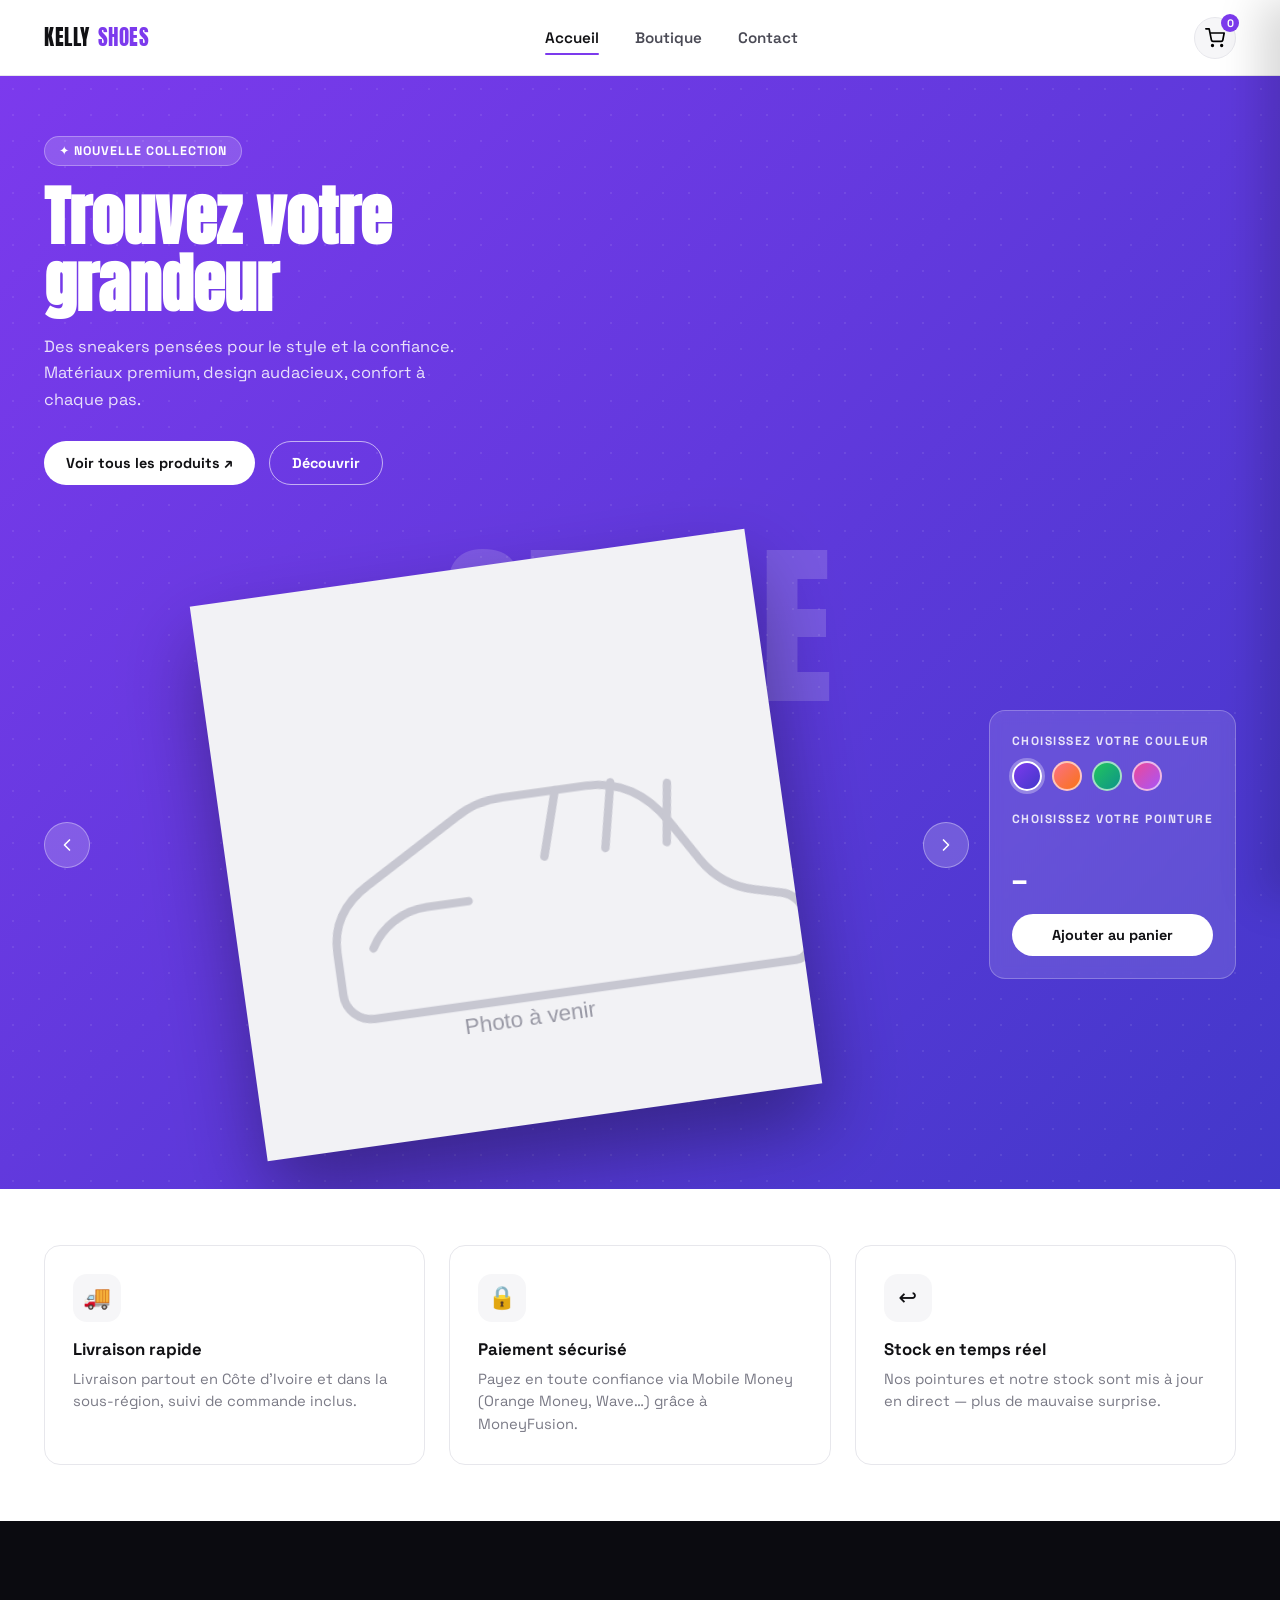
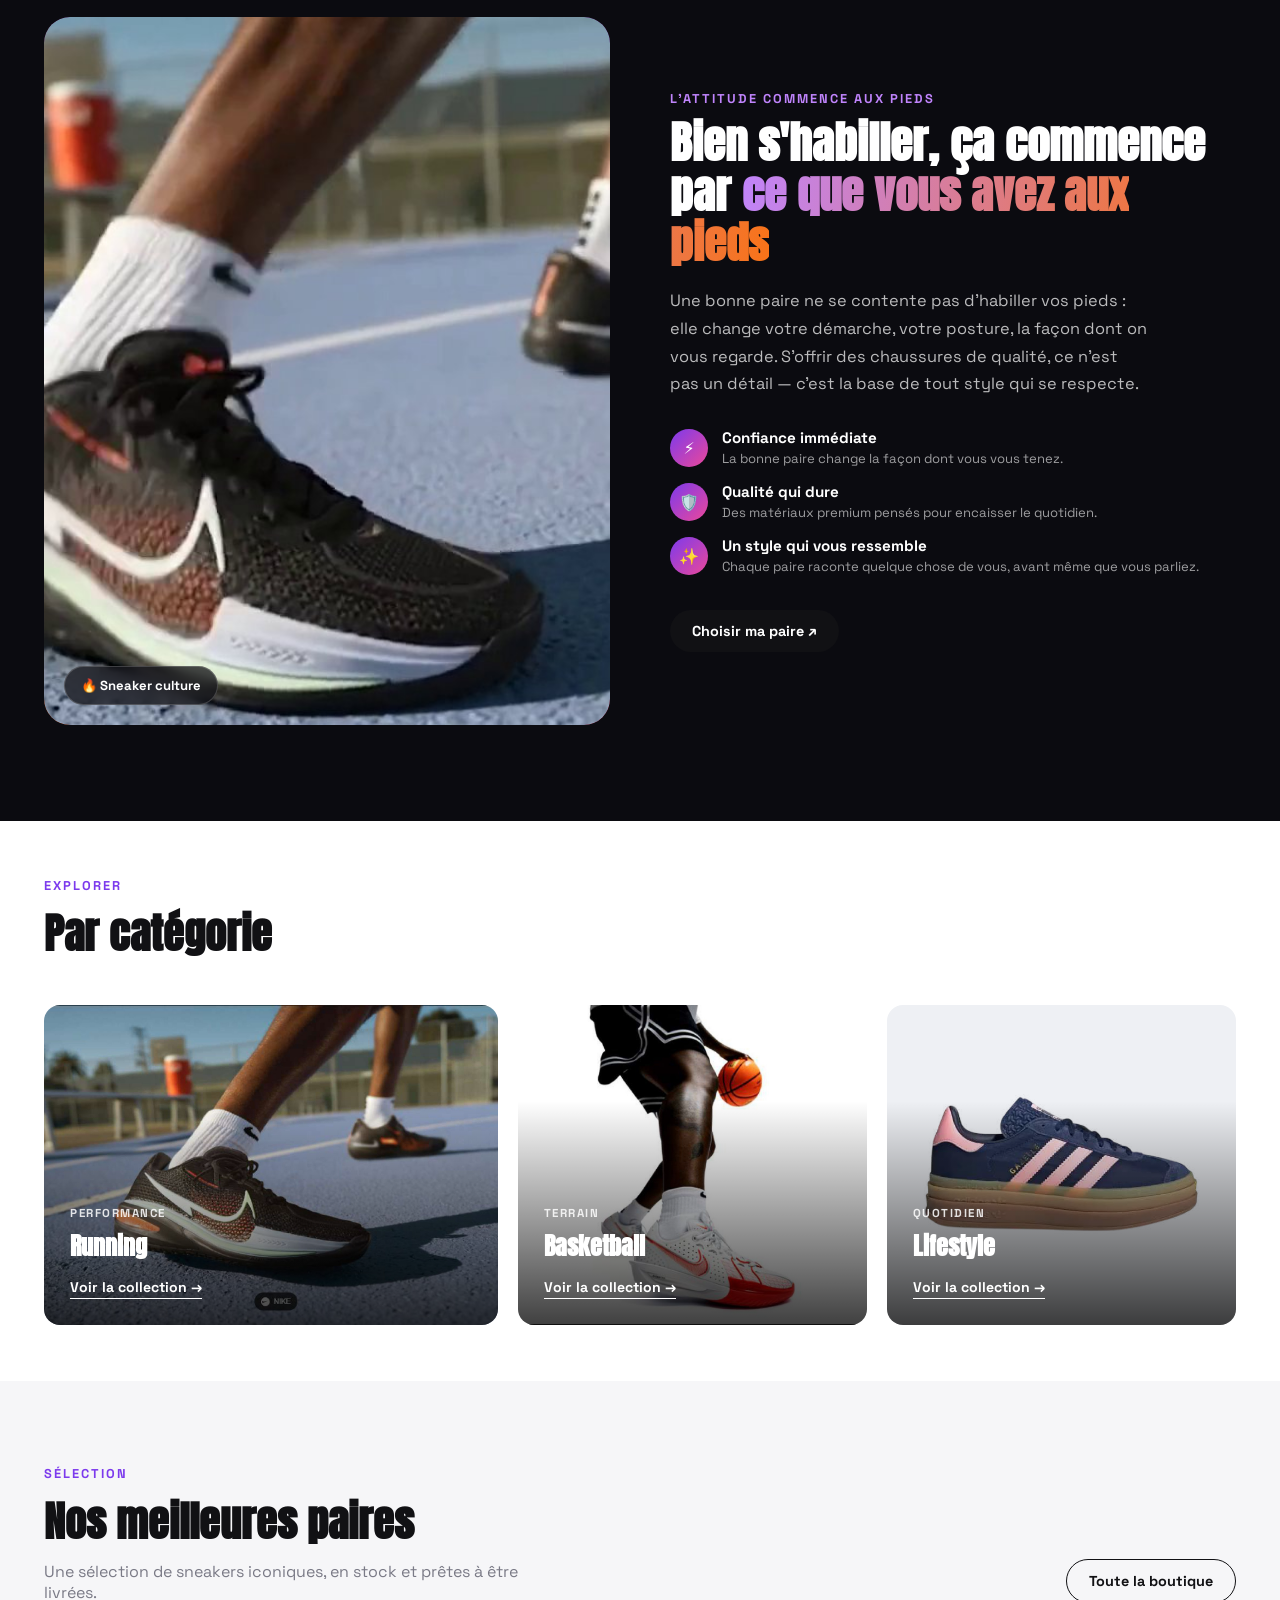
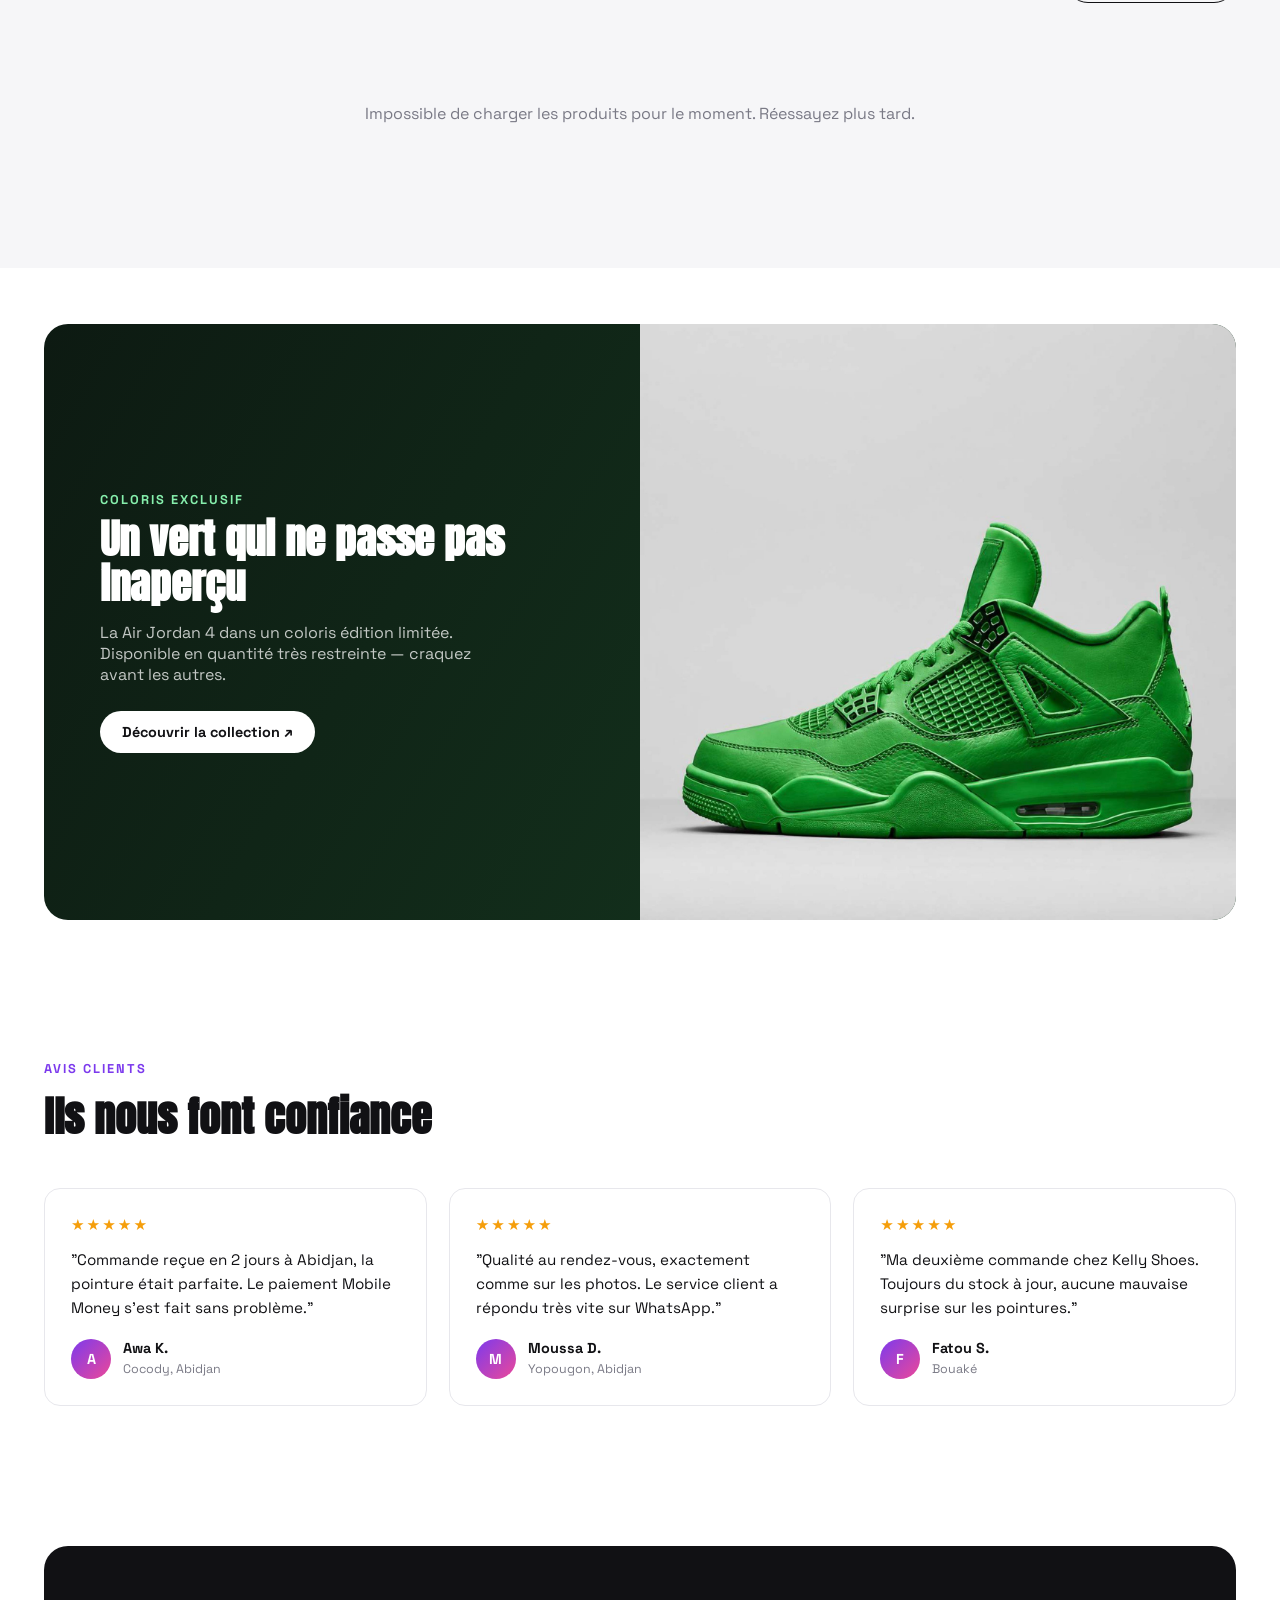
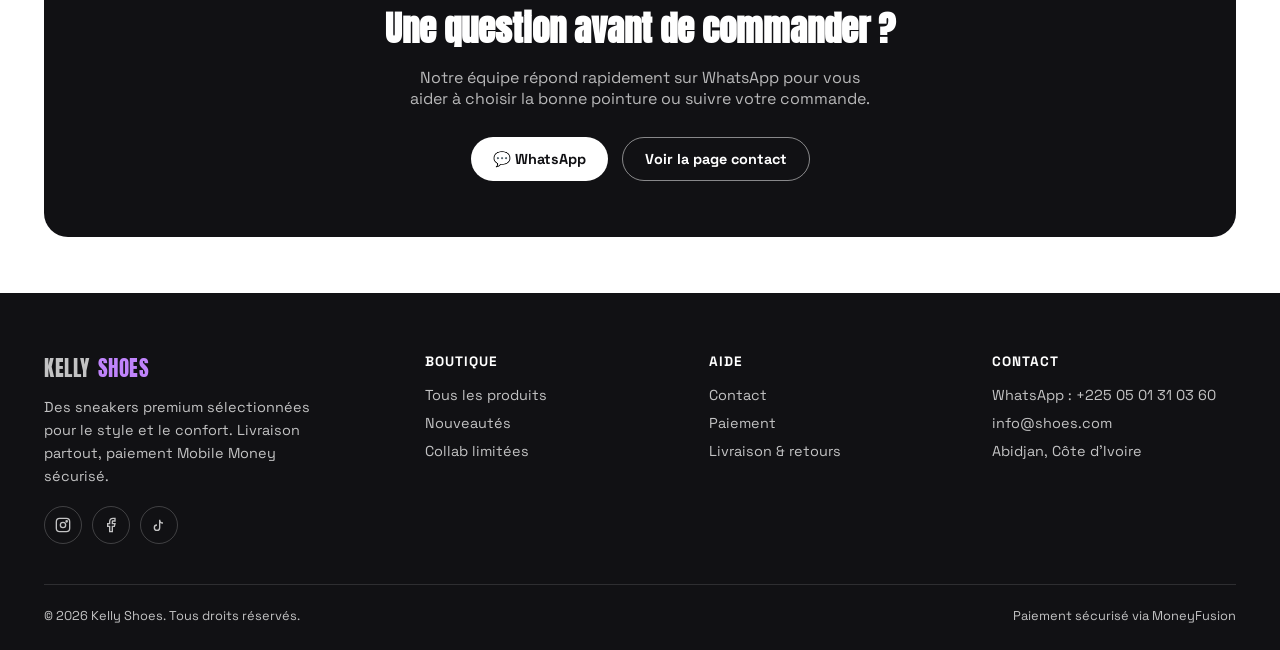
==== commit 58268981: "Ajout d'un bloc vidéo émotionnel sur l'accueil Section vidéo (silencieuse, en boucle, lecture différ" ====
--- a/index.html
+++ b/index.html
@@ -76,6 +76,38 @@
   </div>
 </section>
 
+<!-- ============ EMOTION / BRAND STORY ============ -->
+<section class="emotion-section" id="emotion">
+  <div class="container emotion-grid">
+    <div class="emotion-media">
+      <video id="emotion-video" muted loop playsinline preload="none" poster="images/banners/emotion-poster.jpg">
+        <source src="videos/lifestyle-court.mp4" type="video/mp4"/>
+      </video>
+      <div class="emotion-media-badge">🔥 Sneaker culture</div>
+    </div>
+    <div class="emotion-text">
+      <div class="section-eyebrow">L'attitude commence aux pieds</div>
+      <h2>Bien s'habiller, ça commence par <em>ce que vous avez aux pieds</em></h2>
+      <p>Une bonne paire ne se contente pas d'habiller vos pieds : elle change votre démarche, votre posture, la façon dont on vous regarde. S'offrir des chaussures de qualité, ce n'est pas un détail — c'est la base de tout style qui se respecte.</p>
+      <div class="emotion-points">
+        <div class="emotion-point">
+          <div class="emotion-point-icon">⚡</div>
+          <div><strong>Confiance immédiate</strong><span>La bonne paire change la façon dont vous vous tenez.</span></div>
+        </div>
+        <div class="emotion-point">
+          <div class="emotion-point-icon">🛡️</div>
+          <div><strong>Qualité qui dure</strong><span>Des matériaux premium pensés pour encaisser le quotidien.</span></div>
+        </div>
+        <div class="emotion-point">
+          <div class="emotion-point-icon">✨</div>
+          <div><strong>Un style qui vous ressemble</strong><span>Chaque paire raconte quelque chose de vous, avant même que vous parliez.</span></div>
+        </div>
+      </div>
+      <a href="boutique.html" class="btn btn-primary">Choisir ma paire ↗</a>
+    </div>
+  </div>
+</section>
+
 <!-- ============ CATEGORIES ============ -->
 <section class="section section-tight">
   <div class="container">
@@ -209,6 +241,32 @@
 <script>
   window.SiteChrome.mount('home');
   window.ProductUI.mountGrid('featured-grid', { limit: 4 });
+
+  (function () {
+    const section = document.getElementById('emotion');
+    const video = document.getElementById('emotion-video');
+    if (!section || !video) return;
+
+    let loaded = false;
+    const observer = new IntersectionObserver(
+      (entries) => {
+        entries.forEach((entry) => {
+          if (entry.isIntersecting) {
+            section.classList.add('in-view');
+            if (!loaded) {
+              loaded = true;
+              video.load();
+            }
+            video.play().catch(() => {});
+          } else {
+            video.pause();
+          }
+        });
+      },
+      { threshold: 0.3 }
+    );
+    observer.observe(section);
+  })();
 </script>
 </body>
 </html>
--- a/css/style.css
+++ b/css/style.css
@@ -363,6 +363,111 @@
 .feature-card h3 { font-size: 1.05rem; margin-bottom: 8px; }
 .feature-card p { color: var(--muted); font-size: 0.92rem; line-height: 1.55; }
 
+/* ── EMOTION / BRAND STORY ── */
+.emotion-section {
+  background: #0b0b10;
+  color: #fff;
+  padding: 96px 0;
+  overflow: hidden;
+}
+.emotion-grid {
+  display: grid;
+  grid-template-columns: 1fr 1fr;
+  gap: 60px;
+  align-items: center;
+}
+.emotion-media {
+  position: relative;
+  border-radius: 26px;
+  overflow: hidden;
+  aspect-ratio: 4 / 5;
+  opacity: 0;
+  transform: translateY(40px) scale(0.97);
+  transition: opacity .9s cubic-bezier(.2,.7,.3,1), transform .9s cubic-bezier(.2,.7,.3,1);
+}
+.emotion-section.in-view .emotion-media { opacity: 1; transform: translateY(0) scale(1); }
+.emotion-media::before {
+  content: '';
+  position: absolute; inset: -30%;
+  background: conic-gradient(from 0deg, var(--accent), var(--accent-2), #f97316, var(--accent));
+  filter: blur(60px);
+  opacity: 0.55;
+  z-index: -1;
+  animation: emotionSpin 12s linear infinite;
+}
+@keyframes emotionSpin { to { transform: rotate(360deg); } }
+.emotion-media video {
+  position: relative; z-index: 1;
+  width: 100%; height: 100%; object-fit: cover;
+  border-radius: 26px;
+  display: block;
+}
+.emotion-media-badge {
+  position: absolute; z-index: 2; bottom: 20px; left: 20px;
+  background: rgba(15,15,20,0.72);
+  backdrop-filter: blur(8px);
+  border: 1px solid rgba(255,255,255,0.18);
+  border-radius: 999px;
+  padding: 10px 16px;
+  font-size: 0.82rem; font-weight: 700;
+  display: flex; align-items: center; gap: 8px;
+  animation: emotionFloat 3.4s ease-in-out infinite;
+}
+@keyframes emotionFloat {
+  0%, 100% { transform: translateY(0); }
+  50% { transform: translateY(-8px); }
+}
+
+.emotion-text {
+  opacity: 0;
+  transform: translateY(30px);
+  transition: opacity .8s ease .15s, transform .8s ease .15s;
+}
+.emotion-section.in-view .emotion-text { opacity: 1; transform: translateY(0); }
+.emotion-text .section-eyebrow { color: #c084fc; }
+.emotion-text h2 {
+  font-family: var(--font-display);
+  font-size: clamp(1.9rem, 3.6vw, 2.8rem);
+  line-height: 1.12;
+  margin: 10px 0 20px;
+}
+.emotion-text h2 em {
+  font-style: normal;
+  background: linear-gradient(100deg, #c084fc, #f97316);
+  -webkit-background-clip: text; -webkit-text-fill-color: transparent;
+  background-clip: text;
+}
+.emotion-text > p {
+  color: rgba(255,255,255,0.72);
+  font-size: 1.02rem; line-height: 1.7;
+  max-width: 480px; margin-bottom: 30px;
+}
+.emotion-points { display: flex; flex-direction: column; gap: 14px; margin-bottom: 34px; }
+.emotion-point {
+  display: flex; align-items: center; gap: 14px;
+  opacity: 0; transform: translateX(-16px);
+  transition: opacity .5s ease, transform .5s ease;
+}
+.emotion-section.in-view .emotion-point { opacity: 1; transform: translateX(0); }
+.emotion-section.in-view .emotion-point:nth-child(1) { transition-delay: .3s; }
+.emotion-section.in-view .emotion-point:nth-child(2) { transition-delay: .45s; }
+.emotion-section.in-view .emotion-point:nth-child(3) { transition-delay: .6s; }
+.emotion-point-icon {
+  width: 38px; height: 38px; border-radius: 50%; flex-shrink: 0;
+  background: linear-gradient(135deg, var(--accent), var(--accent-2));
+  display: flex; align-items: center; justify-content: center;
+  font-size: 1rem;
+}
+.emotion-point strong { display: block; font-size: 0.95rem; }
+.emotion-point span { font-size: 0.82rem; color: rgba(255,255,255,0.6); }
+
+@media (prefers-reduced-motion: reduce) {
+  .emotion-media, .emotion-text, .emotion-point {
+    opacity: 1 !important; transform: none !important; transition: none !important;
+  }
+  .emotion-media::before, .emotion-media-badge { animation: none; }
+}
+
 /* ── CATEGORIES ── */
 .category-grid {
   display: grid;
@@ -757,6 +862,8 @@
   .promo-banner-text { padding: 36px; }
   .testimonial-grid { grid-template-columns: 1fr 1fr; }
   .contact-grid { grid-template-columns: 1fr; }
+  .emotion-grid { grid-template-columns: 1fr; gap: 40px; }
+  .emotion-media { aspect-ratio: 16 / 10; }
 }
 
 @media (max-width: 768px) {
@@ -772,6 +879,7 @@
   .category-grid .category-tile:first-child { grid-column: auto; }
   .category-tile { min-height: 220px; }
   .cta-banner { padding: 36px 24px; }
+  .emotion-section { padding: 64px 0; }
 }
 
 @media (max-width: 520px) {
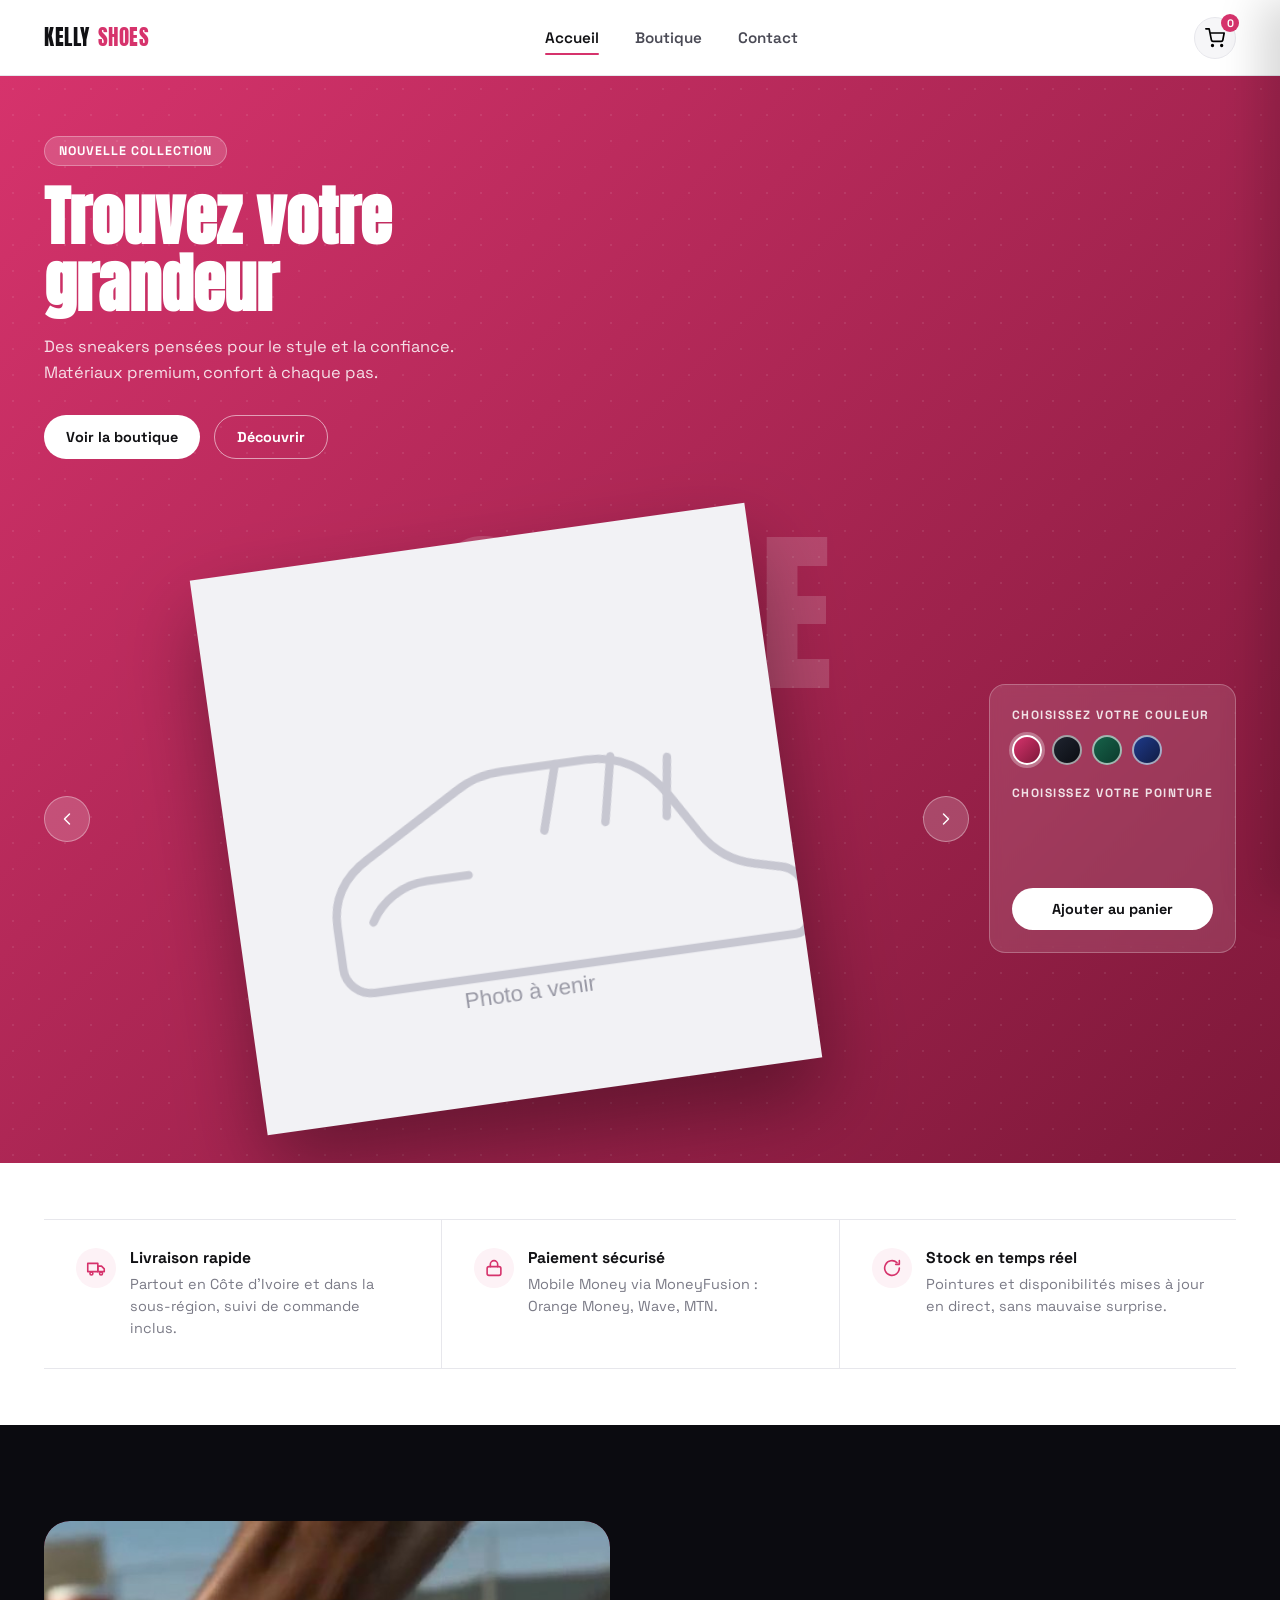
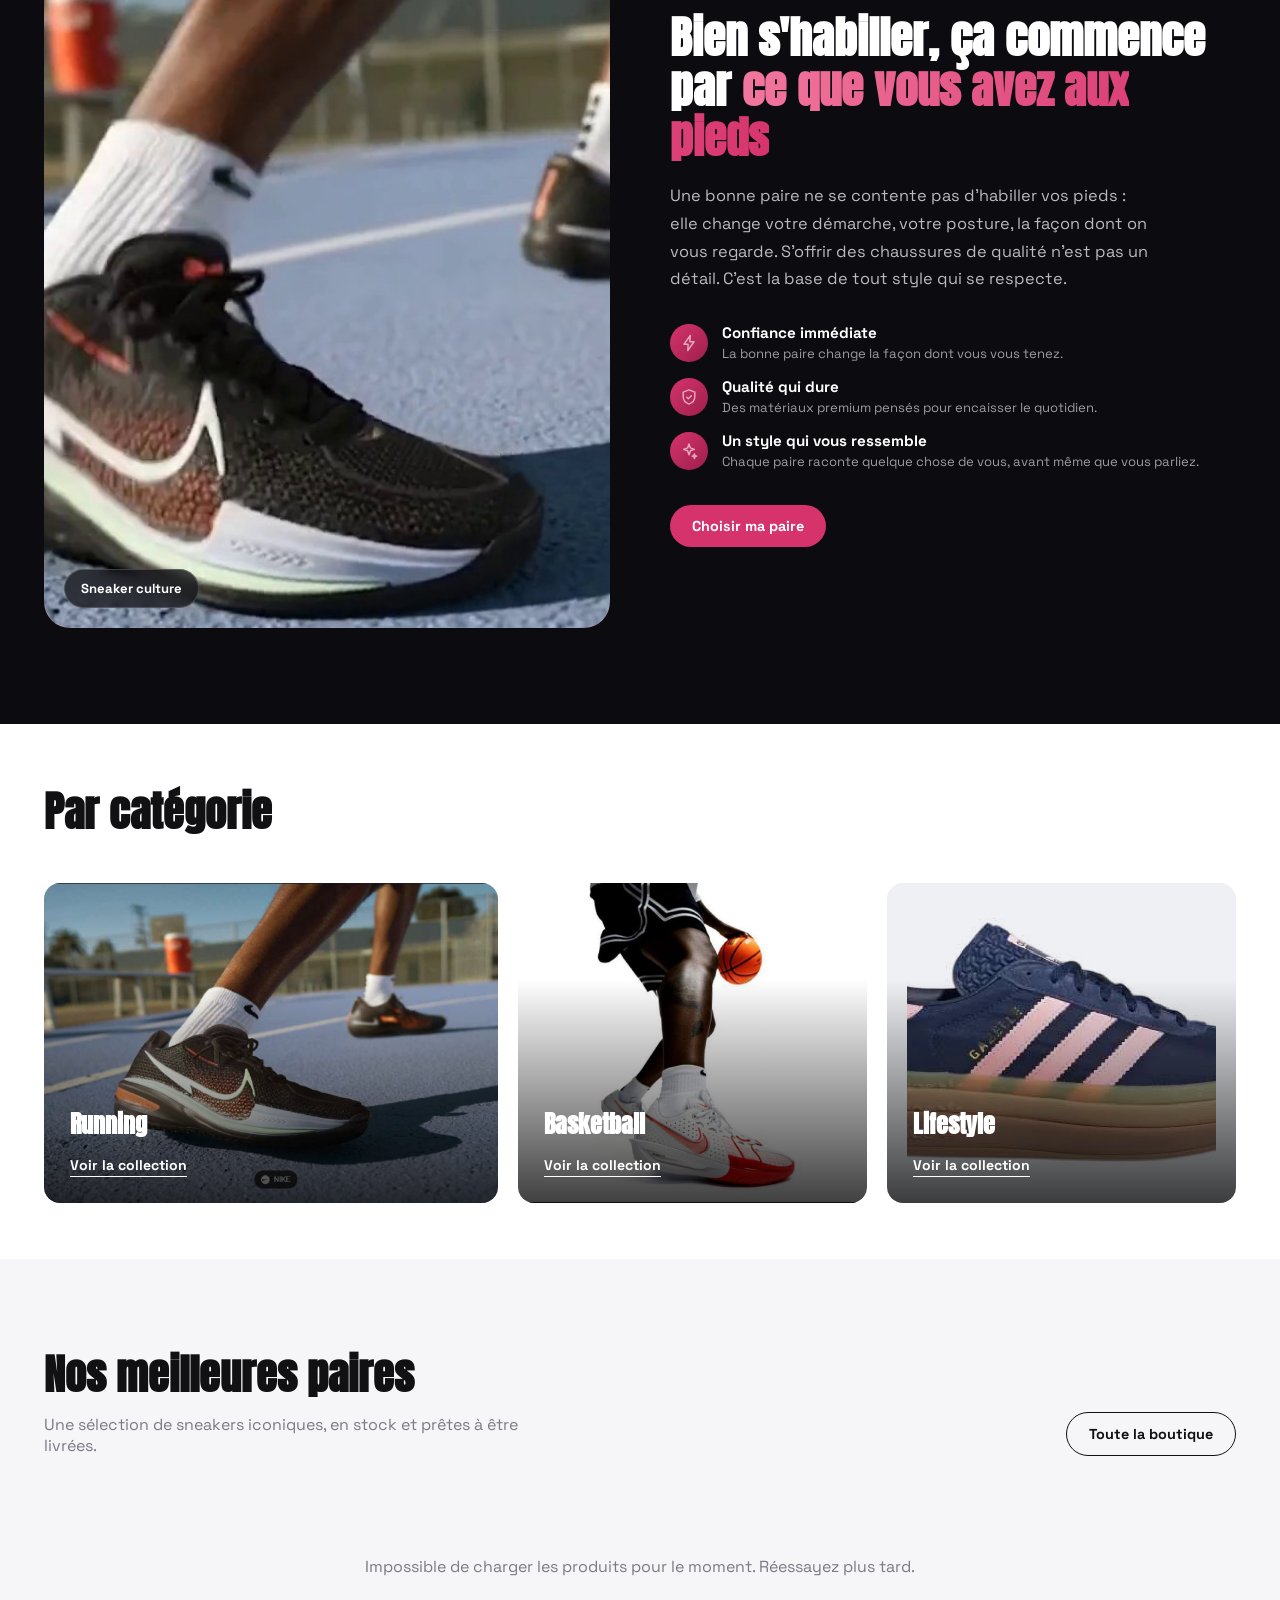
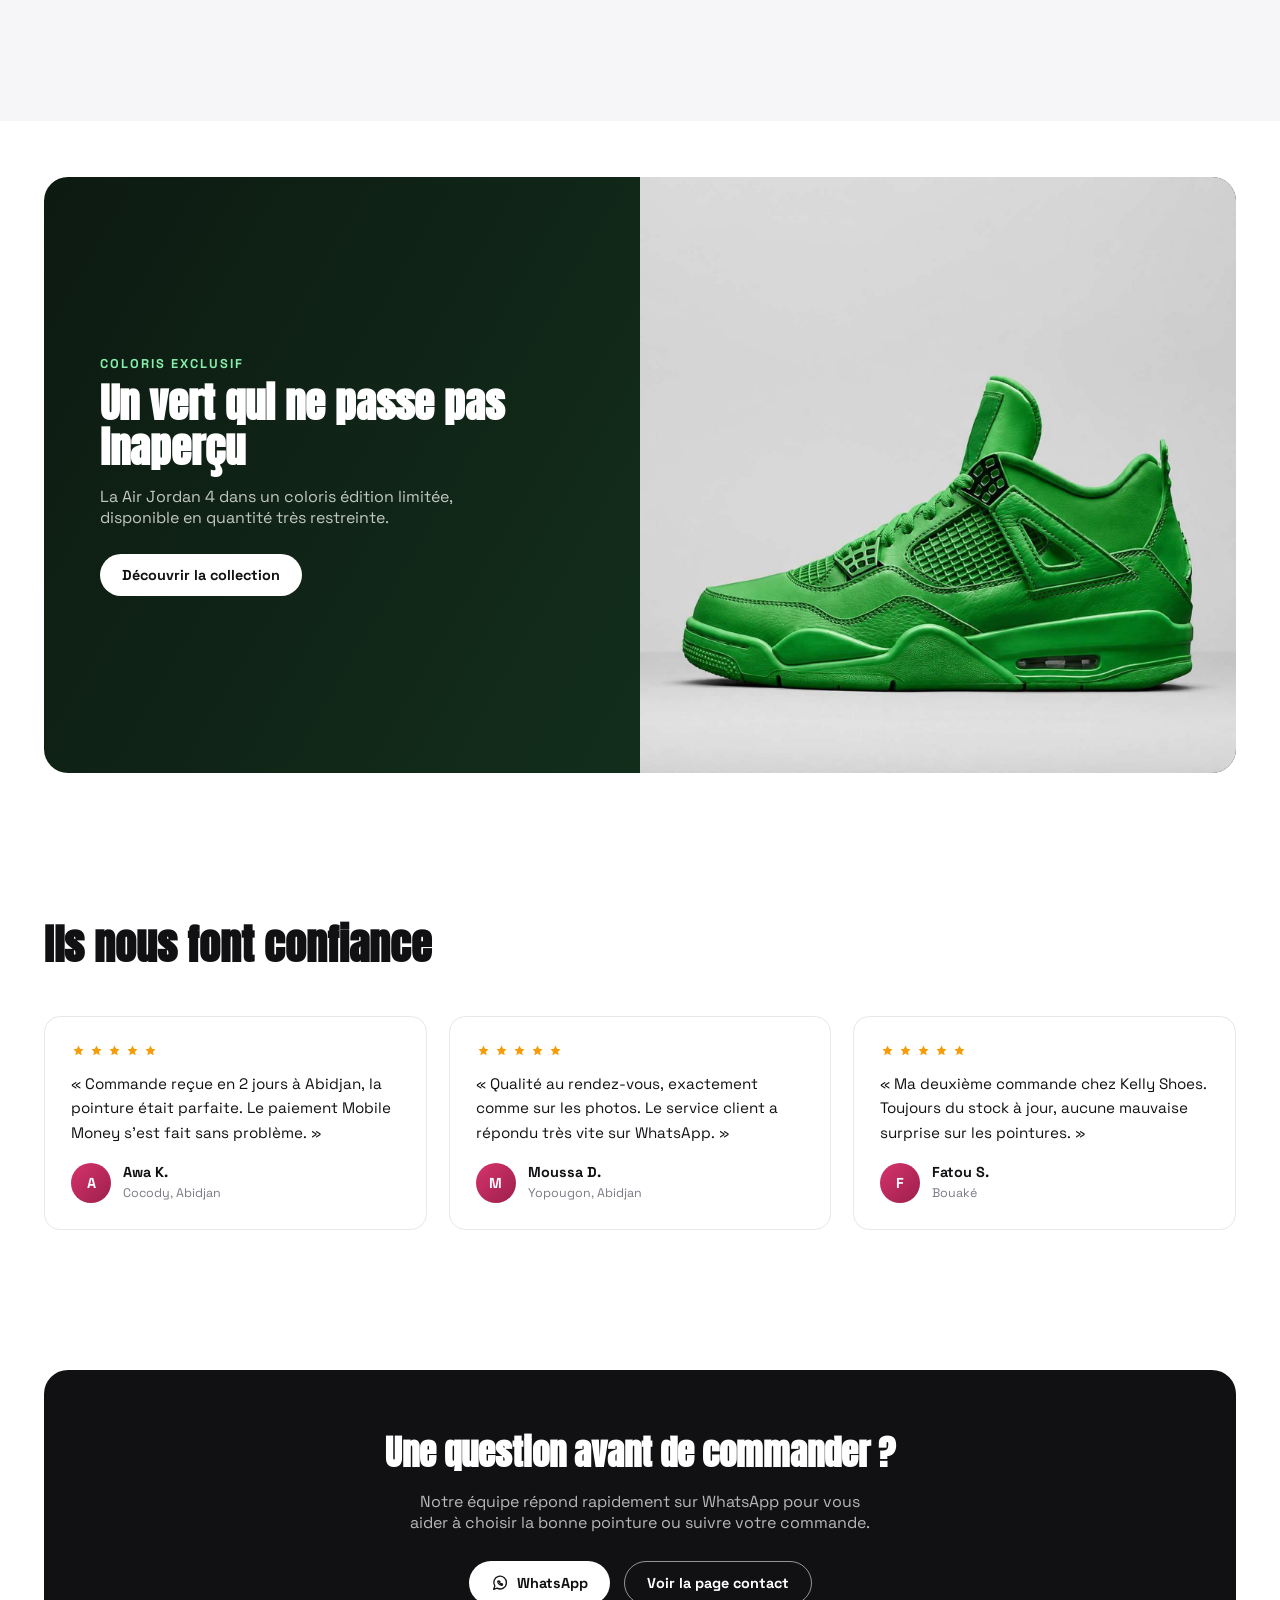
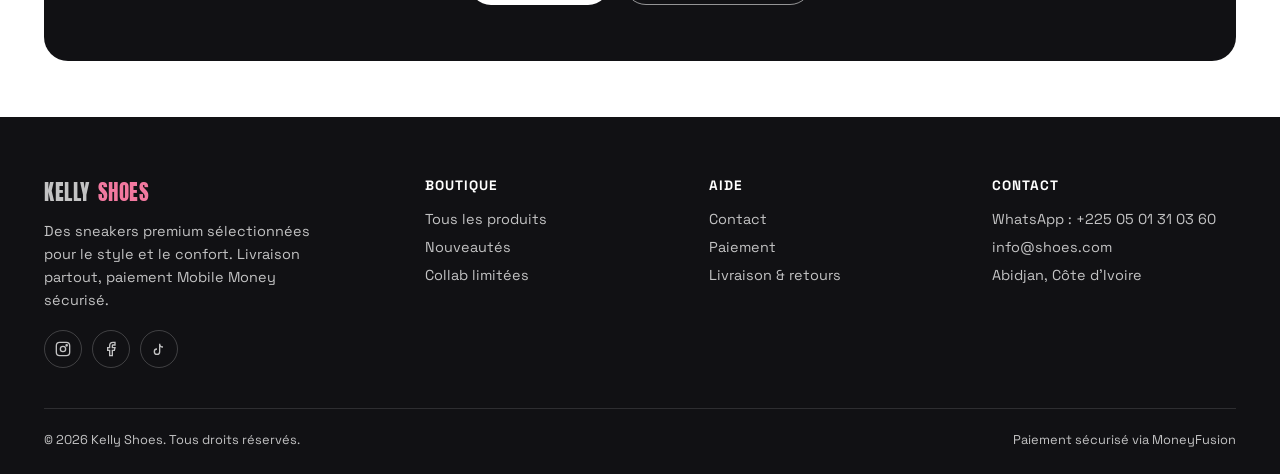
==== commit 1df7614a: "Passage du site au rose et correction des marqueurs "fait par une IA" Applique les règles du skill d" ====
--- a/index.html
+++ b/index.html
@@ -3,7 +3,7 @@
 <head>
 <meta charset="UTF-8"/>
 <meta name="viewport" content="width=device-width, initial-scale=1.0"/>
-<title>Kelly Shoes — Sneakers premium, livrées chez vous</title>
+<title>Kelly Shoes - Sneakers premium, livrées chez vous</title>
 <meta name="description" content="Découvrez notre sélection de sneakers premium : Adidas, Jordan, Nike, Timberland. Pointures 41, 44, 45. Paiement Mobile Money sécurisé via MoneyFusion."/>
 <link rel="icon" href="data:,">
 <link rel="stylesheet" href="css/style.css"/>
@@ -20,12 +20,12 @@
   <div class="hero-inner">
     <div class="hero-top">
       <div>
-        <span class="hero-eyebrow">✦ Nouvelle collection</span>
+        <span class="hero-eyebrow">Nouvelle collection</span>
         <h1 class="hero-title" id="hero-product-name">Trouvez votre grandeur</h1>
-        <p class="hero-text">Des sneakers pensées pour le style et la confiance. Matériaux premium, design audacieux, confort à chaque pas.</p>
+        <p class="hero-text">Des sneakers pensées pour le style et la confiance. Matériaux premium, confort à chaque pas.</p>
         <div class="hero-cta-row">
-          <a href="boutique.html" class="btn btn-light">Voir tous les produits ↗</a>
-          <a href="#featured" class="btn btn-outline" style="border-color:rgba(255,255,255,0.6);color:#fff;">Découvrir</a>
+          <a href="boutique.html" class="btn btn-light">Voir la boutique</a>
+          <a href="#featured" class="btn btn-outline btn-on-dark">Découvrir</a>
         </div>
       </div>
     </div>
@@ -33,11 +33,11 @@
     <div class="hero-product">
       <div class="hero-shoe-wrap">
         <button type="button" class="hero-arrow hero-arrow-prev" id="hero-prev" aria-label="Modèle précédent">
-          <svg viewBox="0 0 24 24" fill="none" stroke="currentColor" stroke-width="2" stroke-linecap="round" stroke-linejoin="round"><path d="M15 18l-6-6 6-6"/></svg>
+          <svg viewBox="0 0 24 24" fill="none" stroke="currentColor" stroke-width="1.75" stroke-linecap="round" stroke-linejoin="round"><path d="M15 18l-6-6 6-6"/></svg>
         </button>
         <img id="hero-shoe-img" src="images/products/placeholder.svg" alt="Sneaker vedette"/>
         <button type="button" class="hero-arrow hero-arrow-next" id="hero-next" aria-label="Modèle suivant">
-          <svg viewBox="0 0 24 24" fill="none" stroke="currentColor" stroke-width="2" stroke-linecap="round" stroke-linejoin="round"><path d="M9 18l6-6-6-6"/></svg>
+          <svg viewBox="0 0 24 24" fill="none" stroke="currentColor" stroke-width="1.75" stroke-linecap="round" stroke-linejoin="round"><path d="M9 18l6-6-6-6"/></svg>
         </button>
       </div>
       <div class="hero-side-panel">
@@ -45,7 +45,7 @@
         <div class="swatches" id="hero-swatches"></div>
         <h4>Choisissez votre pointure</h4>
         <div class="size-pills" id="hero-sizes"></div>
-        <div class="hero-price" id="hero-product-price">—</div>
+        <div class="hero-price" id="hero-product-price">&nbsp;</div>
         <button class="btn btn-light btn-block" id="hero-add-btn">Ajouter au panier</button>
       </div>
     </div>
@@ -53,26 +53,34 @@
   </div>
 </section>
 
-<!-- ============ FEATURES ============ -->
-<section class="section section-tight" id="faq">
-  <div class="container">
-    <div class="features-grid">
-      <div class="feature-card">
-        <div class="feature-icon">🚚</div>
-        <h3>Livraison rapide</h3>
-        <p>Livraison partout en Côte d'Ivoire et dans la sous-région, suivi de commande inclus.</p>
-      </div>
-      <div class="feature-card">
-        <div class="feature-icon">🔒</div>
-        <h3>Paiement sécurisé</h3>
-        <p>Payez en toute confiance via Mobile Money (Orange Money, Wave…) grâce à MoneyFusion.</p>
-      </div>
-      <div class="feature-card">
-        <div class="feature-icon">↩️</div>
-        <h3>Stock en temps réel</h3>
-        <p>Nos pointures et notre stock sont mis à jour en direct — plus de mauvaise surprise.</p>
-      </div>
-    </div>
+<!-- ============ RÉASSURANCE ============ -->
+<!-- Rangée séparée par des filets verticaux, sans cartes : la rangée de
+     trois cartes identiques est le layout par défaut des sites générés. -->
+<section class="section-tight" id="faq">
+  <div class="container">
+    <ul class="assurance-row">
+      <li class="assurance">
+        <span class="assurance-icon" data-icon="truck" data-icon-size="22"></span>
+        <div class="assurance-body">
+          <strong>Livraison rapide</strong>
+          <span>Partout en Côte d'Ivoire et dans la sous-région, suivi de commande inclus.</span>
+        </div>
+      </li>
+      <li class="assurance">
+        <span class="assurance-icon" data-icon="lock" data-icon-size="22"></span>
+        <div class="assurance-body">
+          <strong>Paiement sécurisé</strong>
+          <span>Mobile Money via MoneyFusion : Orange Money, Wave, MTN.</span>
+        </div>
+      </li>
+      <li class="assurance">
+        <span class="assurance-icon" data-icon="refresh" data-icon-size="22"></span>
+        <div class="assurance-body">
+          <strong>Stock en temps réel</strong>
+          <span>Pointures et disponibilités mises à jour en direct, sans mauvaise surprise.</span>
+        </div>
+      </li>
+    </ul>
   </div>
 </section>
 
@@ -83,27 +91,26 @@
       <video id="emotion-video" muted loop playsinline preload="none" poster="images/banners/emotion-poster.jpg">
         <source src="videos/lifestyle-court.mp4" type="video/mp4"/>
       </video>
-      <div class="emotion-media-badge">🔥 Sneaker culture</div>
+      <div class="emotion-media-badge">Sneaker culture</div>
     </div>
     <div class="emotion-text">
-      <div class="section-eyebrow">L'attitude commence aux pieds</div>
       <h2>Bien s'habiller, ça commence par <em>ce que vous avez aux pieds</em></h2>
-      <p>Une bonne paire ne se contente pas d'habiller vos pieds : elle change votre démarche, votre posture, la façon dont on vous regarde. S'offrir des chaussures de qualité, ce n'est pas un détail — c'est la base de tout style qui se respecte.</p>
+      <p>Une bonne paire ne se contente pas d'habiller vos pieds : elle change votre démarche, votre posture, la façon dont on vous regarde. S'offrir des chaussures de qualité n'est pas un détail. C'est la base de tout style qui se respecte.</p>
       <div class="emotion-points">
         <div class="emotion-point">
-          <div class="emotion-point-icon">⚡</div>
+          <span class="emotion-point-icon" data-icon="bolt" data-icon-size="20"></span>
           <div><strong>Confiance immédiate</strong><span>La bonne paire change la façon dont vous vous tenez.</span></div>
         </div>
         <div class="emotion-point">
-          <div class="emotion-point-icon">🛡️</div>
+          <span class="emotion-point-icon" data-icon="shield" data-icon-size="20"></span>
           <div><strong>Qualité qui dure</strong><span>Des matériaux premium pensés pour encaisser le quotidien.</span></div>
         </div>
         <div class="emotion-point">
-          <div class="emotion-point-icon">✨</div>
+          <span class="emotion-point-icon" data-icon="sparkle" data-icon-size="20"></span>
           <div><strong>Un style qui vous ressemble</strong><span>Chaque paire raconte quelque chose de vous, avant même que vous parliez.</span></div>
         </div>
       </div>
-      <a href="boutique.html" class="btn btn-primary">Choisir ma paire ↗</a>
+      <a href="boutique.html" class="btn btn-accent">Choisir ma paire</a>
     </div>
   </div>
 </section>
@@ -112,34 +119,28 @@
 <section class="section section-tight">
   <div class="container">
     <div class="section-head">
-      <div>
-        <div class="section-eyebrow">Explorer</div>
-        <h2 class="section-title">Par catégorie</h2>
-      </div>
+      <h2 class="section-title">Par catégorie</h2>
     </div>
     <div class="category-grid">
       <a class="category-tile" href="boutique.html">
-        <img src="images/banners/category-running.jpg" alt="Running"/>
+        <img src="images/banners/category-running.jpg" alt="Sneakers de running"/>
         <div class="category-tile-body">
-          <span class="category-tile-eyebrow">Performance</span>
           <h3>Running</h3>
-          <span class="category-tile-link">Voir la collection →</span>
+          <span class="category-tile-link">Voir la collection</span>
         </div>
       </a>
       <a class="category-tile" href="boutique.html">
-        <img src="images/banners/category-basketball.jpg" alt="Basketball"/>
+        <img src="images/banners/category-basketball.jpg" alt="Sneakers de basketball"/>
         <div class="category-tile-body">
-          <span class="category-tile-eyebrow">Terrain</span>
           <h3>Basketball</h3>
-          <span class="category-tile-link">Voir la collection →</span>
+          <span class="category-tile-link">Voir la collection</span>
         </div>
       </a>
       <a class="category-tile" href="boutique.html">
-        <img src="images/products/adidas-gazelle-bold.webp" alt="Lifestyle" style="object-fit:contain;background:#eef0f4;padding:20px;"/>
+        <img src="images/products/adidas-gazelle-bold.webp" alt="Sneakers lifestyle" class="category-tile-product"/>
         <div class="category-tile-body">
-          <span class="category-tile-eyebrow">Quotidien</span>
           <h3>Lifestyle</h3>
-          <span class="category-tile-link">Voir la collection →</span>
+          <span class="category-tile-link">Voir la collection</span>
         </div>
       </a>
     </div>
@@ -151,7 +152,6 @@
   <div class="container">
     <div class="section-head">
       <div>
-        <div class="section-eyebrow">Sélection</div>
         <h2 class="section-title">Nos meilleures paires</h2>
         <p class="section-sub">Une sélection de sneakers iconiques, en stock et prêtes à être livrées.</p>
       </div>
@@ -168,8 +168,8 @@
       <div class="promo-banner-text">
         <div class="section-eyebrow">Coloris exclusif</div>
         <h2>Un vert qui ne passe pas inaperçu</h2>
-        <p>La Air Jordan 4 dans un coloris édition limitée. Disponible en quantité très restreinte — craquez avant les autres.</p>
-        <a href="boutique.html" class="btn btn-light">Découvrir la collection ↗</a>
+        <p>La Air Jordan 4 dans un coloris édition limitée, disponible en quantité très restreinte.</p>
+        <a href="boutique.html" class="btn btn-light">Découvrir la collection</a>
       </div>
       <div class="promo-banner-media">
         <img src="images/banners/promo-jordan4-green.jpg" alt="Air Jordan 4 coloris vert exclusif"/>
@@ -182,31 +182,28 @@
 <section class="section">
   <div class="container">
     <div class="section-head">
-      <div>
-        <div class="section-eyebrow">Avis clients</div>
-        <h2 class="section-title">Ils nous font confiance</h2>
-      </div>
+      <h2 class="section-title">Ils nous font confiance</h2>
     </div>
     <div class="testimonial-grid">
       <div class="testimonial-card">
-        <div class="testimonial-stars">★★★★★</div>
-        <p>"Commande reçue en 2 jours à Abidjan, la pointure était parfaite. Le paiement Mobile Money s'est fait sans problème."</p>
+        <div class="testimonial-stars" data-stars="5"></div>
+        <p>&laquo;&nbsp;Commande reçue en 2 jours à Abidjan, la pointure était parfaite. Le paiement Mobile Money s'est fait sans problème.&nbsp;&raquo;</p>
         <div class="testimonial-author">
           <div class="testimonial-avatar">A</div>
           <div><strong>Awa K.</strong><span>Cocody, Abidjan</span></div>
         </div>
       </div>
       <div class="testimonial-card">
-        <div class="testimonial-stars">★★★★★</div>
-        <p>"Qualité au rendez-vous, exactement comme sur les photos. Le service client a répondu très vite sur WhatsApp."</p>
+        <div class="testimonial-stars" data-stars="5"></div>
+        <p>&laquo;&nbsp;Qualité au rendez-vous, exactement comme sur les photos. Le service client a répondu très vite sur WhatsApp.&nbsp;&raquo;</p>
         <div class="testimonial-author">
           <div class="testimonial-avatar">M</div>
           <div><strong>Moussa D.</strong><span>Yopougon, Abidjan</span></div>
         </div>
       </div>
       <div class="testimonial-card">
-        <div class="testimonial-stars">★★★★★</div>
-        <p>"Ma deuxième commande chez Kelly Shoes. Toujours du stock à jour, aucune mauvaise surprise sur les pointures."</p>
+        <div class="testimonial-stars" data-stars="5"></div>
+        <p>&laquo;&nbsp;Ma deuxième commande chez Kelly Shoes. Toujours du stock à jour, aucune mauvaise surprise sur les pointures.&nbsp;&raquo;</p>
         <div class="testimonial-author">
           <div class="testimonial-avatar">F</div>
           <div><strong>Fatou S.</strong><span>Bouaké</span></div>
@@ -223,8 +220,10 @@
       <h2>Une question avant de commander ?</h2>
       <p>Notre équipe répond rapidement sur WhatsApp pour vous aider à choisir la bonne pointure ou suivre votre commande.</p>
       <div class="cta-banner-row">
-        <a href="https://wa.me/2250501310360" target="_blank" rel="noopener" class="btn btn-light">💬 WhatsApp</a>
-        <a href="contact.html" class="btn btn-outline" style="border-color:rgba(255,255,255,0.5);color:#fff;">Voir la page contact</a>
+        <a href="https://wa.me/2250501310360" target="_blank" rel="noopener" class="btn btn-light">
+          <span class="btn-icon" data-icon="whatsapp" data-icon-size="18"></span>WhatsApp
+        </a>
+        <a href="contact.html" class="btn btn-outline btn-on-dark">Voir la page contact</a>
       </div>
     </div>
   </div>
@@ -233,6 +232,7 @@
 <div id="footer-root"></div>
 
 <script src="js/config.js"></script>
+<script src="js/icons.js"></script>
 <script src="js/supabase.js"></script>
 <script src="js/cart.js"></script>
 <script src="js/partials.js"></script>
--- a/css/style.css
+++ b/css/style.css
@@ -1,5 +1,5 @@
 /* ============================================================
-   KELLY SHOES — feuille de style principale
+   KELLY SHOES - feuille de style principale
    ============================================================ */
 @import url('https://fonts.googleapis.com/css2?family=Anton&family=Space+Grotesk:wght@400;500;600;700&display=swap');
 
@@ -10,10 +10,15 @@
   --paper: #ffffff;
   --paper-alt: #f6f6f8;
   --line: #e7e7ec;
-  --accent: #7c3aed;
-  --accent-2: #ec4899;
+  /* Accent unique de la marque : un rose profond. --accent-deep et
+     --accent-soft sont des nuances de CE rose (pour les dégradés), pas
+     une seconde couleur d'accent. */
+  --accent: #d6336c;
+  --accent-deep: #9c1f4c;
+  --accent-soft: #f2789f;
+  --accent-tint: #fdf2f6;
   --success: #16a34a;
-  --danger: #e11d48;
+  --danger: #dc2626;
   --radius: 16px;
   --radius-sm: 10px;
   --shadow: 0 10px 30px rgba(17, 17, 20, 0.08);
@@ -105,8 +110,18 @@
   background: #fff; color: var(--ink);
 }
 .btn-light:hover { box-shadow: var(--shadow); transform: translateY(-2px); }
+.btn-accent {
+  background: var(--accent); color: #fff;
+}
+.btn-accent:hover { background: var(--accent-deep); box-shadow: var(--shadow); }
+/* Variante de bouton contourné posée sur un fond sombre ou coloré. */
+.btn-on-dark {
+  border-color: rgba(255,255,255,0.55); color: #fff;
+}
+.btn-on-dark:hover { background: #fff; color: var(--ink); border-color: #fff; }
 .btn-block { width: 100%; }
 .btn:disabled { opacity: 0.55; cursor: not-allowed; transform: none; }
+.btn-icon { display: inline-flex; align-items: center; }
 
 .icon-btn {
   position: relative;
@@ -169,7 +184,7 @@
   min-height: 640px;
   display: flex; align-items: center;
   overflow: hidden;
-  background: linear-gradient(135deg, var(--h1, #7c3aed), var(--h2, #4338ca));
+  background: linear-gradient(135deg, var(--h1, #d6336c), var(--h2, #7d1839));
   transition: background 0.6s ease;
   color: #fff;
 }
@@ -344,24 +359,28 @@
 }
 .section-sub { color: var(--muted); max-width: 480px; margin-top: 8px; }
 
-/* ── FEATURES ── */
-.features-grid {
-  display: grid; grid-template-columns: repeat(3, 1fr); gap: 24px;
-}
-.feature-card {
-  background: var(--paper);
-  border: 1px solid var(--line);
-  border-radius: var(--radius);
-  padding: 28px;
-}
-.feature-icon {
-  width: 48px; height: 48px; border-radius: 14px;
-  background: var(--paper-alt);
-  display: flex; align-items: center; justify-content: center;
-  margin-bottom: 16px; font-size: 1.4rem;
-}
-.feature-card h3 { font-size: 1.05rem; margin-bottom: 8px; }
-.feature-card p { color: var(--muted); font-size: 0.92rem; line-height: 1.55; }
+/* ── RÉASSURANCE ──
+   Groupée par filets verticaux plutôt que par des cartes : une carte ne se
+   justifie que si l'élévation traduit une vraie hiérarchie. */
+.assurance-row {
+  display: grid; grid-template-columns: repeat(3, 1fr);
+  border-top: 1px solid var(--line);
+  border-bottom: 1px solid var(--line);
+}
+.assurance {
+  display: flex; align-items: flex-start; gap: 14px;
+  padding: 28px 32px;
+}
+.assurance + .assurance { border-left: 1px solid var(--line); }
+.assurance-icon {
+  flex-shrink: 0;
+  width: 40px; height: 40px; border-radius: 50%;
+  background: var(--accent-tint);
+  color: var(--accent);
+  display: flex; align-items: center; justify-content: center;
+}
+.assurance-body strong { display: block; font-size: 0.98rem; margin-bottom: 5px; }
+.assurance-body span { color: var(--muted); font-size: 0.9rem; line-height: 1.55; display: block; }
 
 /* ── EMOTION / BRAND STORY ── */
 .emotion-section {
@@ -389,7 +408,7 @@
 .emotion-media::before {
   content: '';
   position: absolute; inset: -30%;
-  background: conic-gradient(from 0deg, var(--accent), var(--accent-2), #f97316, var(--accent));
+  background: conic-gradient(from 0deg, var(--accent-deep), var(--accent), var(--accent-soft), var(--accent-deep));
   filter: blur(60px);
   opacity: 0.55;
   z-index: -1;
@@ -424,7 +443,7 @@
   transition: opacity .8s ease .15s, transform .8s ease .15s;
 }
 .emotion-section.in-view .emotion-text { opacity: 1; transform: translateY(0); }
-.emotion-text .section-eyebrow { color: #c084fc; }
+.emotion-text .section-eyebrow { color: var(--accent-soft); }
 .emotion-text h2 {
   font-family: var(--font-display);
   font-size: clamp(1.9rem, 3.6vw, 2.8rem);
@@ -433,7 +452,7 @@
 }
 .emotion-text h2 em {
   font-style: normal;
-  background: linear-gradient(100deg, #c084fc, #f97316);
+  background: linear-gradient(100deg, var(--accent-soft), var(--accent));
   -webkit-background-clip: text; -webkit-text-fill-color: transparent;
   background-clip: text;
 }
@@ -454,9 +473,9 @@
 .emotion-section.in-view .emotion-point:nth-child(3) { transition-delay: .6s; }
 .emotion-point-icon {
   width: 38px; height: 38px; border-radius: 50%; flex-shrink: 0;
-  background: linear-gradient(135deg, var(--accent), var(--accent-2));
-  display: flex; align-items: center; justify-content: center;
-  font-size: 1rem;
+  background: linear-gradient(135deg, var(--accent), var(--accent-deep));
+  color: #fff;
+  display: flex; align-items: center; justify-content: center;
 }
 .emotion-point strong { display: block; font-size: 0.95rem; }
 .emotion-point span { font-size: 0.82rem; color: rgba(255,255,255,0.6); }
@@ -494,11 +513,9 @@
 }
 .category-tile:hover img { transform: scale(1.06); }
 .category-tile-body { padding: 26px; color: #fff; }
-.category-tile-eyebrow {
-  font-size: 0.72rem; font-weight: 700; letter-spacing: 1.5px; text-transform: uppercase;
-  opacity: 0.85;
-}
-.category-tile-body h3 { font-family: var(--font-display); font-size: 1.5rem; margin: 6px 0 12px; }
+.category-tile-body h3 { font-family: var(--font-display); font-size: 1.5rem; margin: 0 0 12px; }
+/* Tuile dont le visuel est une photo produit détourée et non une photo d'ambiance. */
+.category-tile-product { object-fit: contain; background: #eef0f4; padding: 20px; }
 .category-tile-link {
   display: inline-flex; align-items: center; gap: 6px;
   font-weight: 700; font-size: 0.88rem; border-bottom: 1.5px solid #fff; padding-bottom: 2px;
@@ -534,12 +551,16 @@
   background: #fff; border: 1px solid var(--line); border-radius: var(--radius);
   padding: 26px;
 }
-.testimonial-stars { color: #f59e0b; letter-spacing: 2px; margin-bottom: 14px; font-size: 0.95rem; }
+.testimonial-stars {
+  display: flex; gap: 3px; margin-bottom: 14px;
+  color: #f59e0b;
+}
+.testimonial-stars svg { fill: currentColor; stroke: none; }
 .testimonial-card p { font-size: 0.95rem; line-height: 1.6; margin-bottom: 18px; }
 .testimonial-author { display: flex; align-items: center; gap: 12px; }
 .testimonial-avatar {
   width: 40px; height: 40px; border-radius: 50%;
-  background: linear-gradient(135deg, var(--accent), var(--accent-2));
+  background: linear-gradient(135deg, var(--accent), var(--accent-deep));
   display: flex; align-items: center; justify-content: center;
   color: #fff; font-weight: 700; font-size: 0.9rem;
 }
@@ -584,14 +605,19 @@
   width: 88%; transition: transform .3s ease;
 }
 .product-card:hover .product-media img { transform: scale(1.06) rotate(-3deg); }
+/* Sémantique des pastilles : le rose signale la marque et le positif,
+   le gris signale l'indisponibilité, le rouge est réservé aux erreurs
+   de formulaire. Un badge rupture de stock en rouge entrerait en
+   concurrence visuelle avec l'accent rose. */
 .product-tag {
   position: absolute; top: 12px; left: 12px;
-  background: var(--ink); color: #fff;
+  background: var(--accent); color: #fff;
   font-size: 0.68rem; font-weight: 700; letter-spacing: 0.5px;
   padding: 5px 10px; border-radius: 999px; text-transform: uppercase;
 }
 .product-tag.out {
-  background: var(--danger);
+  background: rgba(17,17,20,0.72);
+  backdrop-filter: blur(4px);
 }
 .product-body { padding: 18px 18px 20px; display: flex; flex-direction: column; gap: 10px; flex: 1; }
 .product-brand { font-size: 0.72rem; font-weight: 700; letter-spacing: 1px; text-transform: uppercase; color: var(--muted); }
@@ -742,8 +768,9 @@
   display: flex; align-items: center; gap: 8px; margin-top: 18px;
   font-size: 0.8rem; color: var(--muted);
 }
+.secure-note-icon { display: inline-flex; color: var(--success); }
 .checkout-error {
-  display: none; background: rgba(225,29,72,0.08); border: 1px solid rgba(225,29,72,0.3);
+  display: none; background: rgba(220,38,38,0.08); border: 1px solid rgba(220,38,38,0.3);
   color: var(--danger); padding: 12px 16px; border-radius: var(--radius-sm);
   font-size: 0.88rem; font-weight: 600; margin-top: 14px;
 }
@@ -773,9 +800,10 @@
 .contact-method:hover { border-color: var(--ink); box-shadow: var(--shadow); }
 .contact-method-icon {
   width: 46px; height: 46px; border-radius: 50%;
-  background: var(--paper-alt);
-  display: flex; align-items: center; justify-content: center;
-  font-size: 1.3rem; flex-shrink: 0;
+  background: var(--accent-tint);
+  color: var(--accent);
+  display: flex; align-items: center; justify-content: center;
+  flex-shrink: 0;
 }
 .contact-method-body strong { display: block; font-size: 0.95rem; }
 .contact-method-body span { font-size: 0.85rem; color: var(--muted); }
@@ -791,7 +819,7 @@
   position: relative;
   border-radius: 24px;
   overflow: hidden;
-  background: linear-gradient(135deg, #7c3aed, #4338ca);
+  background: linear-gradient(135deg, var(--accent), var(--accent-deep));
   min-height: 420px;
   display: flex; align-items: center; justify-content: center;
 }
@@ -808,8 +836,9 @@
   width: 84px; height: 84px; border-radius: 50%;
   background: rgba(22,163,74,0.1); color: var(--success);
   display: flex; align-items: center; justify-content: center;
-  font-size: 2.4rem; margin: 0 auto 24px;
-}
+  margin: 0 auto 24px;
+}
+.success-icon svg { stroke-width: 2.25; }
 .success-wrap h1 { font-family: var(--font-display); font-size: 2rem; margin-bottom: 12px; }
 .success-wrap p { color: var(--muted); max-width: 440px; margin: 0 auto 26px; }
 
@@ -856,7 +885,8 @@
   .hero-side-panel { justify-self: stretch; }
   .checkout-grid { grid-template-columns: 1fr; }
   .order-summary { position: static; }
-  .features-grid { grid-template-columns: 1fr 1fr; }
+  .assurance-row { grid-template-columns: 1fr 1fr; }
+  .assurance:nth-child(3) { border-left: none; border-top: 1px solid var(--line); grid-column: 1 / -1; }
   .promo-banner { grid-template-columns: 1fr; }
   .promo-banner-media { min-height: 260px; order: -1; }
   .promo-banner-text { padding: 36px; }
@@ -887,7 +917,10 @@
   .product-grid { grid-template-columns: 1fr 1fr; gap: 10px; }
   .product-body { padding: 12px; }
   .hero-cta-row .btn { flex: 1; }
-  .features-grid { grid-template-columns: 1fr; }
+  .assurance-row { grid-template-columns: 1fr; }
+  .assurance { padding: 22px 4px; }
+  .assurance + .assurance { border-left: none; border-top: 1px solid var(--line); }
+  .assurance:nth-child(3) { grid-column: auto; }
   .footer-grid { grid-template-columns: 1fr; }
   .footer-bottom { flex-direction: column; text-align: center; }
   .hero-side-panel { padding: 16px; }
